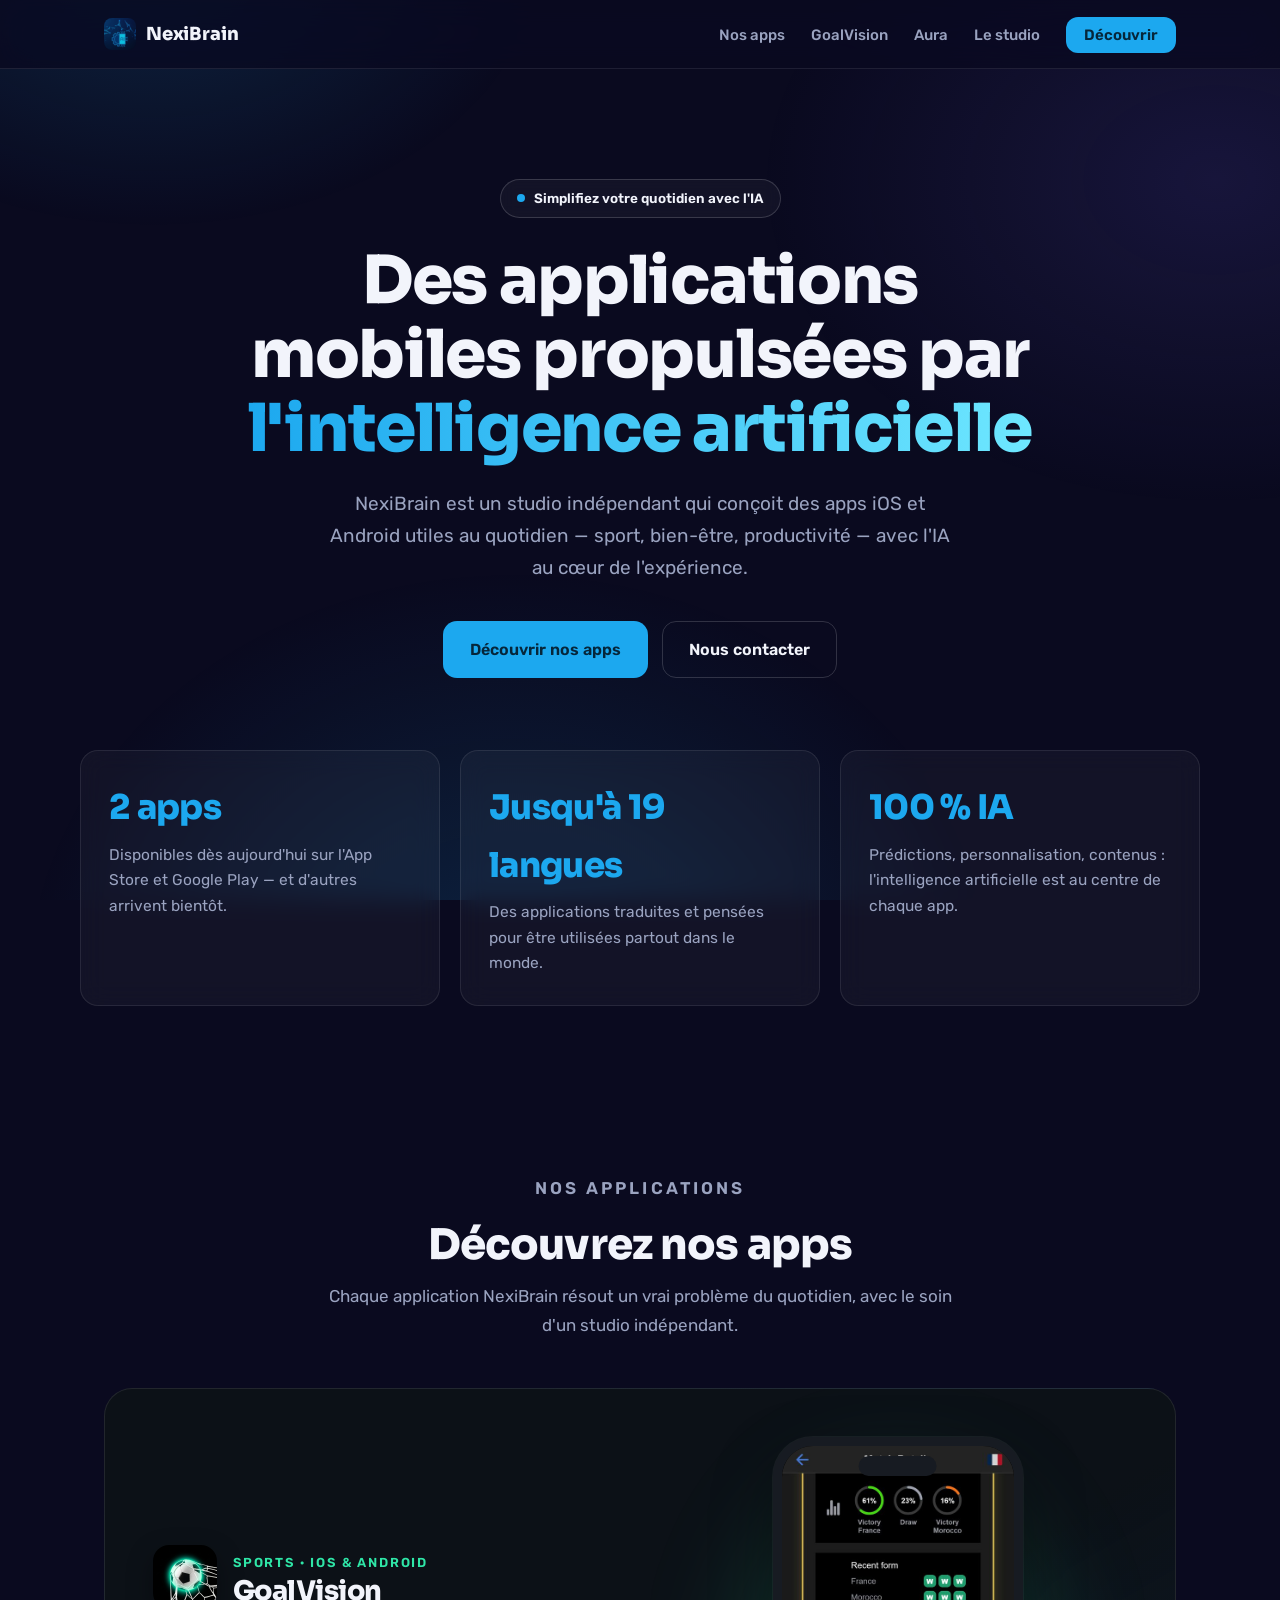
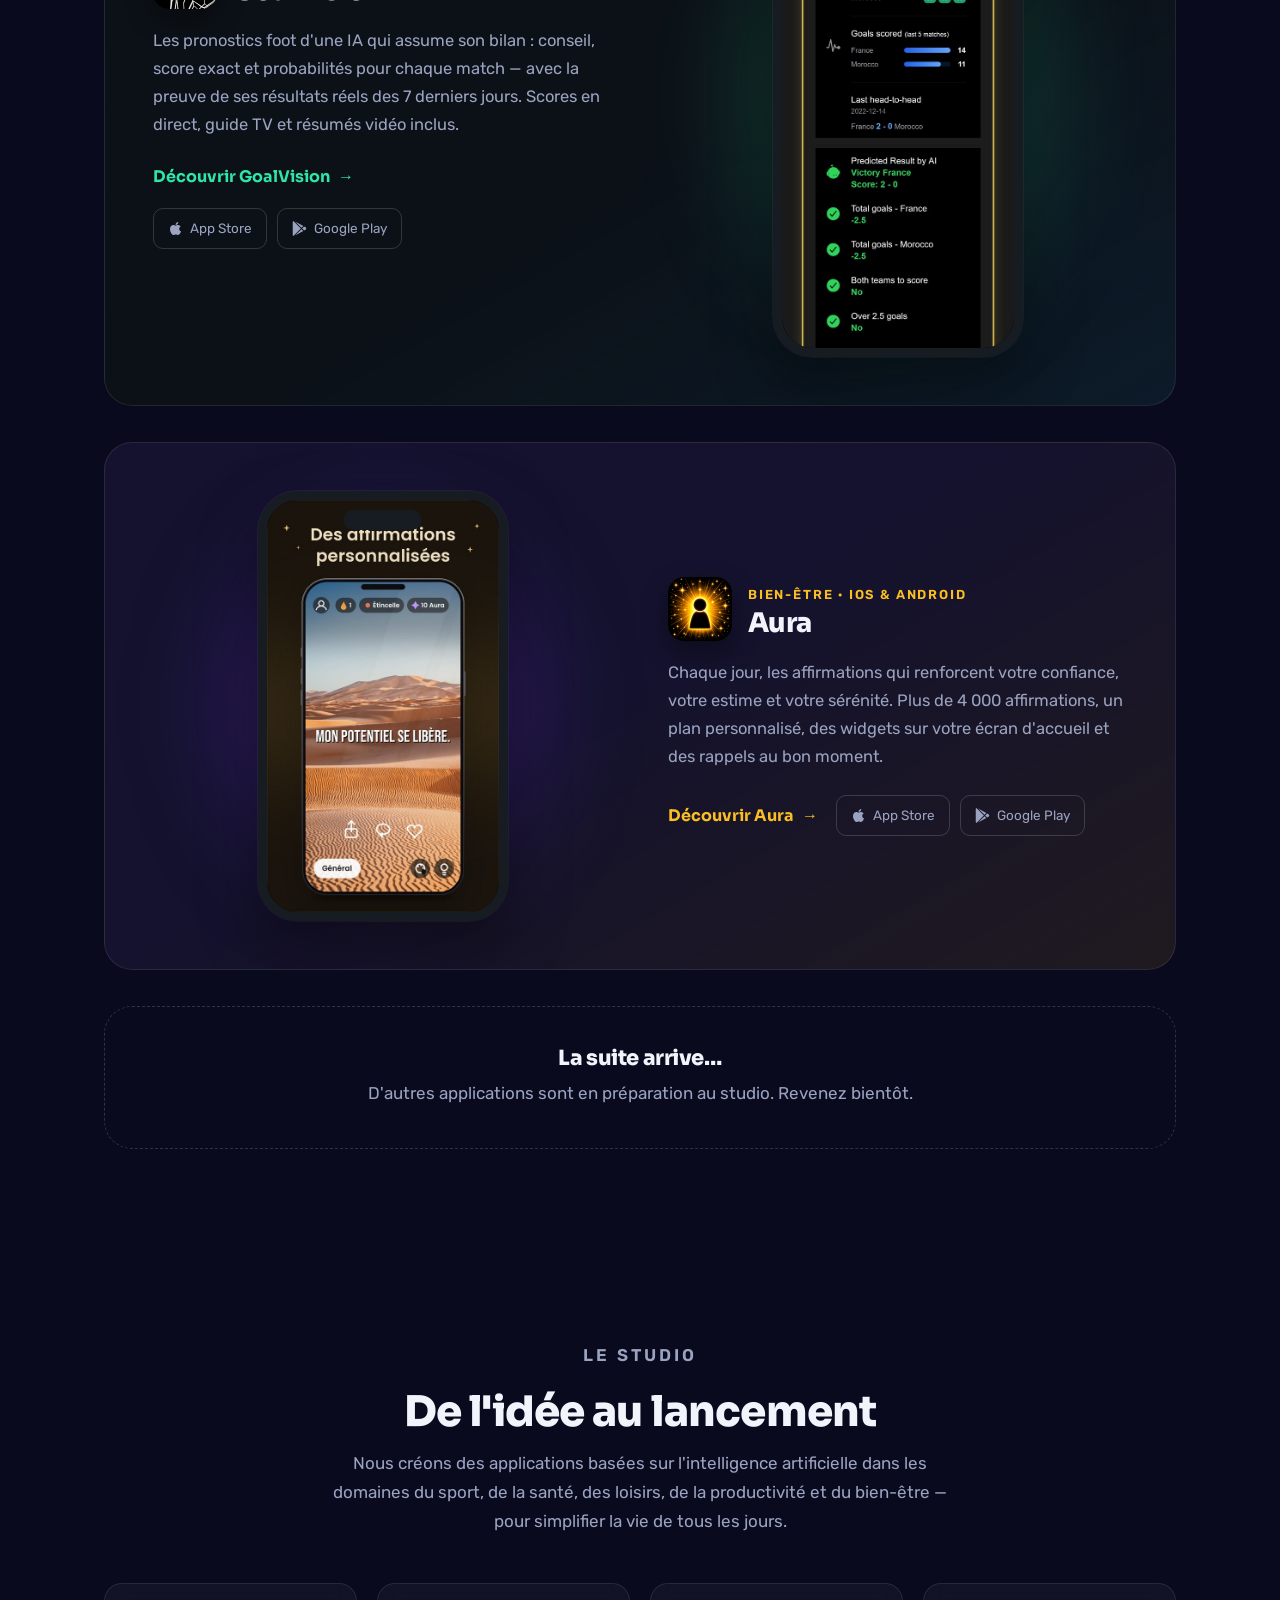
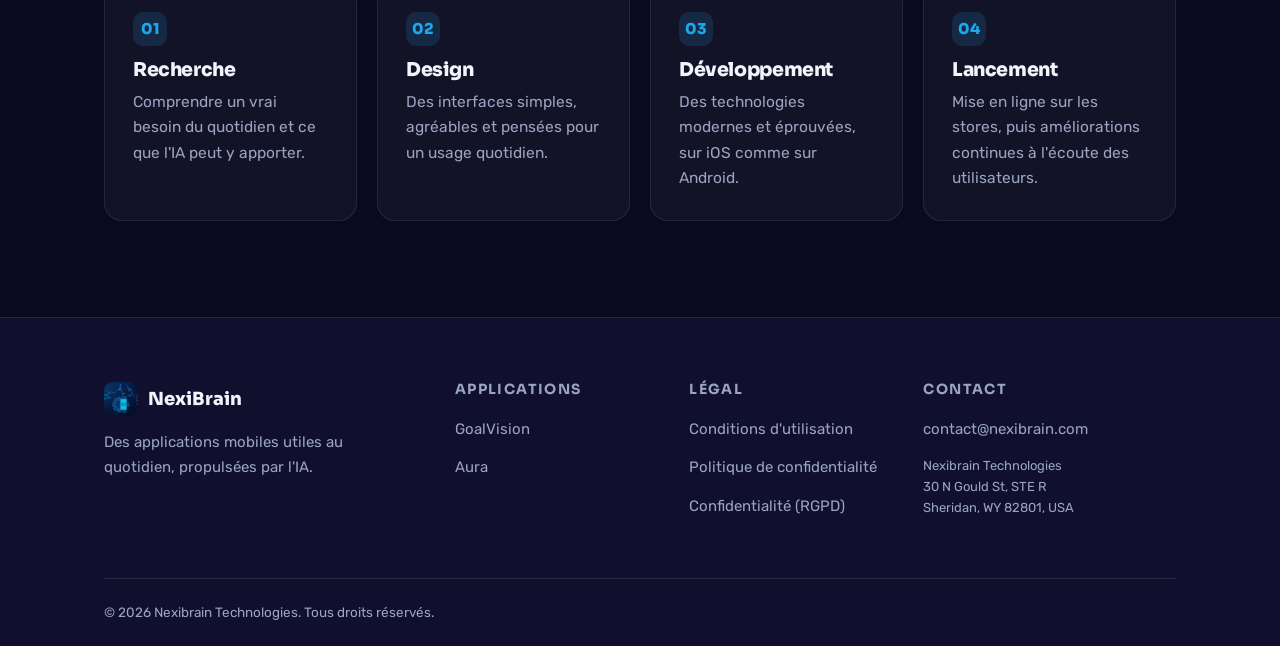
==== index.html @ 0770bfbc "Refonte complète du site NexiBrain en statique Remplace le site WordPress par un site statique (HTML" ====
<!DOCTYPE html>
<html lang="fr">
<head>
  <meta charset="UTF-8">
  <meta name="viewport" content="width=device-width, initial-scale=1.0">
  <title>NexiBrain — Des applications mobiles propulsées par l'IA</title>
  <meta name="description" content="Studio indépendant d'applications iOS et Android propulsées par l'IA : GoalVision, pronostics foot, et Aura, affirmations positives.">
  <link rel="canonical" href="https://nexibrain.com/">
  <link rel="icon" type="image/png" href="assets/img/nexibrain-icon.png">
  <meta name="theme-color" content="#0a0a1f">
  <meta property="og:type" content="website">
  <meta property="og:site_name" content="NexiBrain">
  <meta property="og:title" content="NexiBrain — Des applications mobiles propulsées par l'IA">
  <meta property="og:description" content="Studio indépendant d'applications iOS et Android avec l'IA au cœur de l'expérience : GoalVision (pronostics foot) et Aura (affirmations positives).">
  <meta property="og:url" content="https://nexibrain.com/">
  <meta property="og:image" content="https://nexibrain.com/assets/img/og-home.jpg">
  <meta name="twitter:card" content="summary_large_image">
  <link rel="preconnect" href="https://fonts.googleapis.com">
  <link rel="preconnect" href="https://fonts.gstatic.com" crossorigin>
  <link href="https://fonts.googleapis.com/css2?family=Sora:wght@400;600;700;800&family=Rubik:wght@400;500;600&display=swap" rel="stylesheet">
  <link rel="stylesheet" href="assets/css/base.css">
  <style>
    /* Palette studio (tokens par défaut de base.css) + styles propres à l'accueil */
    .hero { padding: 110px 0 72px; text-align: center; }
    .hero h1 {
      font-size: clamp(36px, 6.4vw, 66px);
      max-width: 820px;
      margin: 26px auto 22px;
    }
    .hero h1 .grad {
      background: linear-gradient(92deg, #1ca8ef, #6ee7ff);
      -webkit-background-clip: text;
      background-clip: text;
      color: transparent;
    }
    .hero .lead { color: var(--muted); font-size: 19px; max-width: 620px; margin: 0 auto 36px; }
    .hero-ctas { display: flex; gap: 14px; justify-content: center; flex-wrap: wrap; }

    .proof-grid { display: grid; grid-template-columns: repeat(3, 1fr); gap: 20px; margin-top: 72px; }
    .proof-grid .card { text-align: left; }
    .proof-grid .num { font-family: var(--font-display); font-weight: 800; font-size: 34px; color: var(--accent); display: block; margin-bottom: 6px; letter-spacing: -0.02em; }
    @media (max-width: 760px) { .proof-grid { grid-template-columns: 1fr; } }

    /* Rangées d'apps (alternées) */
    .app-row {
      display: grid;
      grid-template-columns: 1fr 1fr;
      gap: 56px;
      align-items: center;
      border: 1px solid var(--border);
      border-radius: var(--radius-lg);
      padding: 48px;
      margin-bottom: 36px;
      position: relative;
      overflow: hidden;
    }
    .app-row.gv { background: linear-gradient(150deg, #0c1117 55%, rgba(47, 230, 167, 0.08)); }
    .app-row.aura { background: linear-gradient(150deg, #14122e 45%, rgba(251, 191, 36, 0.09)); }
    .app-row .app-visual { display: flex; justify-content: center; position: relative; }
    .app-row .phone { width: min(250px, 70%); }
    .app-row .app-visual::before {
      content: "";
      position: absolute;
      inset: 10% 18%;
      border-radius: 50%;
      filter: blur(56px);
      z-index: 0;
    }
    .app-row.gv .app-visual::before { background: rgba(47, 230, 167, 0.22); }
    .app-row.aura .app-visual::before { background: rgba(124, 58, 237, 0.3); }
    .app-row .phone { position: relative; z-index: 1; }
    .app-head { display: flex; align-items: center; gap: 16px; margin-bottom: 18px; }
    .app-head img { width: 64px; height: 64px; border-radius: 16px; box-shadow: 0 10px 26px rgba(0, 0, 0, 0.35); }
    .app-head .app-kicker { font-size: 13px; letter-spacing: 0.14em; text-transform: uppercase; font-weight: 600; }
    .app-row.gv .app-kicker { color: #2fe6a7; }
    .app-row.aura .app-kicker { color: #fbbf24; }
    .app-head h3 { font-size: 27px; }
    .app-row > div p { color: var(--muted); margin-bottom: 24px; font-size: 16.5px; }
    .app-links { display: flex; align-items: center; gap: 18px; flex-wrap: wrap; }
    .app-cta {
      font-family: var(--font-display);
      font-weight: 700;
      font-size: 16px;
      display: inline-flex;
      align-items: center;
      gap: 8px;
      transition: gap 0.2s;
    }
    .app-row.gv .app-cta { color: #2fe6a7; }
    .app-row.aura .app-cta { color: #fbbf24; }
    .app-cta:hover { gap: 13px; }
    .app-stores { display: flex; gap: 10px; }
    .app-stores a {
      font-size: 13.5px;
      color: var(--muted);
      border: 1px solid var(--border-strong);
      border-radius: 10px;
      padding: 8px 14px;
      display: inline-flex;
      align-items: center;
      gap: 7px;
      transition: color 0.2s, border-color 0.2s;
    }
    .app-stores a:hover { color: var(--text); border-color: var(--muted); }
    .app-stores svg { width: 15px; height: 15px; }
    @media (max-width: 860px) {
      .app-row { grid-template-columns: 1fr; padding: 34px 26px; gap: 36px; }
      .app-row .app-visual { order: -1; }
    }

    .teaser {
      border: 1px dashed var(--border-strong);
      border-radius: var(--radius-lg);
      padding: 40px;
      text-align: center;
      color: var(--muted);
    }
    .teaser h3 { color: var(--text); font-size: 21px; margin-bottom: 8px; }

    /* Processus */
    .steps { display: grid; grid-template-columns: repeat(4, 1fr); gap: 20px; }
    .steps .card { position: relative; }
    .steps .step-num {
      font-family: var(--font-display);
      font-weight: 800;
      font-size: 15px;
      color: var(--accent);
      display: inline-grid;
      place-items: center;
      width: 34px;
      height: 34px;
      border-radius: 10px;
      background: color-mix(in srgb, var(--accent) 14%, transparent);
      margin-bottom: 14px;
    }
    @media (max-width: 860px) { .steps { grid-template-columns: 1fr 1fr; } }
    @media (max-width: 540px) { .steps { grid-template-columns: 1fr; } }
  </style>
</head>
<body>
  <div class="ambient" aria-hidden="true"></div>

  <header class="nav">
    <div class="container nav-inner">
      <a class="nav-brand" href="./" aria-current="page">
        <img src="assets/img/nexibrain-icon.png" alt="" width="32" height="32">
        NexiBrain
      </a>
      <nav aria-label="Navigation principale">
        <button class="nav-toggle" aria-expanded="false" aria-controls="nav-menu" aria-label="Ouvrir le menu">☰</button>
        <ul class="nav-links" id="nav-menu">
          <li><a href="#apps">Nos apps</a></li>
          <li><a href="goalvision/">GoalVision</a></li>
          <li><a href="aura/">Aura</a></li>
          <li><a href="#studio">Le studio</a></li>
          <li><a class="nav-cta" href="#apps">Découvrir</a></li>
        </ul>
      </nav>
    </div>
  </header>

  <main>
    <!-- ============================== HERO ============================== -->
    <section class="hero container">
      <span class="pill reveal"><span class="dot"></span>Simplifiez votre quotidien avec l'IA</span>
      <h1 class="reveal d1">Des applications mobiles propulsées par <span class="grad">l'intelligence artificielle</span></h1>
      <p class="lead reveal d2">NexiBrain est un studio indépendant qui conçoit des apps iOS et Android utiles au quotidien — sport, bien-être, productivité — avec l'IA au cœur de l'expérience.</p>
      <div class="hero-ctas reveal d3">
        <a class="btn btn-primary" href="#apps">Découvrir nos apps</a>
        <a class="btn btn-ghost" href="mailto:contact@nexibrain.com">Nous contacter</a>
      </div>

      <div class="proof-grid">
        <div class="card reveal">
          <span class="num">2 apps</span>
          <p>Disponibles dès aujourd'hui sur l'App Store et Google Play — et d'autres arrivent bientôt.</p>
        </div>
        <div class="card reveal d1">
          <span class="num">Jusqu'à 19 langues</span>
          <p>Des applications traduites et pensées pour être utilisées partout dans le monde.</p>
        </div>
        <div class="card reveal d2">
          <span class="num">100 % IA</span>
          <p>Prédictions, personnalisation, contenus : l'intelligence artificielle est au centre de chaque app.</p>
        </div>
      </div>
    </section>

    <!-- ============================== APPS ============================== -->
    <section id="apps" class="section">
      <div class="container">
        <div class="section-head center reveal">
          <p class="eyebrow">Nos applications</p>
          <h2>Découvrez nos apps</h2>
          <p>Chaque application NexiBrain résout un vrai problème du quotidien, avec le soin d'un studio indépendant.</p>
        </div>

        <!-- GoalVision -->
        <article class="app-row gv reveal">
          <div>
            <div class="app-head">
              <img src="assets/img/goalvision-icon.png" alt="Icône GoalVision" width="64" height="64">
              <div>
                <span class="app-kicker">Sports · iOS &amp; Android</span>
                <h3>GoalVision</h3>
              </div>
            </div>
            <p>Les pronostics foot d'une IA qui assume son bilan : conseil, score exact et probabilités pour chaque match — avec la preuve de ses résultats réels des 7 derniers jours. Scores en direct, guide TV et résumés vidéo inclus.</p>
            <div class="app-links">
              <a class="app-cta" href="goalvision/">Découvrir GoalVision <span aria-hidden="true">→</span></a>
              <div class="app-stores">
                <a href="https://apps.apple.com/app/id6760734899" target="_blank" rel="noopener">
                  <svg viewBox="0 0 384 512" fill="currentColor" aria-hidden="true"><path d="M318.7 268.7c-.2-36.7 16.4-64.4 50-84.8-18.8-26.9-47.2-41.7-84.7-44.6-35.5-2.8-74.3 20.7-88.5 20.7-15 0-49.4-19.7-76.4-19.7C63.3 141.2 4 184.8 4 273.5q0 39.3 14.4 81.2c12.8 36.7 59 126.7 107.2 125.2 25.2-.6 43-17.9 75.8-17.9 31.8 0 48.3 17.9 76.4 17.9 48.6-.7 90.4-82.5 102.6-119.3-65.2-30.7-61.7-90-61.7-91.9zm-56.6-164.2c27.3-32.4 24.8-61.9 24-72.5-24.1 1.4-52 16.4-67.9 34.9-17.5 19.8-27.8 44.3-25.6 71.9 26.1 2 49.9-11.4 69.5-34.3z"/></svg>
                  App Store
                </a>
                <a href="https://play.google.com/store/apps/details?id=nexibrain.sport.goalPredict" target="_blank" rel="noopener">
                  <svg viewBox="0 0 512 512" fill="currentColor" aria-hidden="true"><path d="M325.3 234.3L104.6 13l280.8 161.2-60.1 60.1zM47 0C34 6.8 25.3 19.2 25.3 35.3v441.3c0 16.1 8.7 28.5 21.7 35.3l256.6-256L47 0zm425.2 225.6l-58.9-34.1-65.7 64.5 65.7 64.5 60.1-34.1c18-14.3 18-46.5-1.2-60.8zM104.6 499l280.8-161.2-60.1-60.1L104.6 499z"/></svg>
                  Google Play
                </a>
              </div>
            </div>
          </div>
          <div class="app-visual">
            <div class="phone"><img src="assets/img/gv/shot-prediction.jpg" alt="Écran de pronostic GoalVision : probabilités et score exact" loading="lazy" width="540" height="1169"></div>
          </div>
        </article>

        <!-- Aura -->
        <article class="app-row aura reveal">
          <div class="app-visual">
            <div class="phone"><img src="assets/img/aura/shot-quotes.jpg" alt="Écran d'affirmation quotidienne dans Aura" loading="lazy" width="540" height="960"></div>
          </div>
          <div>
            <div class="app-head">
              <img src="assets/img/aura-icon.png" alt="Icône Aura" width="64" height="64">
              <div>
                <span class="app-kicker">Bien-être · iOS &amp; Android</span>
                <h3>Aura</h3>
              </div>
            </div>
            <p>Chaque jour, les affirmations qui renforcent votre confiance, votre estime et votre sérénité. Plus de 4 000 affirmations, un plan personnalisé, des widgets sur votre écran d'accueil et des rappels au bon moment.</p>
            <div class="app-links">
              <a class="app-cta" href="aura/">Découvrir Aura <span aria-hidden="true">→</span></a>
              <div class="app-stores">
                <a href="https://apps.apple.com/app/id6796895963" target="_blank" rel="noopener">
                  <svg viewBox="0 0 384 512" fill="currentColor" aria-hidden="true"><path d="M318.7 268.7c-.2-36.7 16.4-64.4 50-84.8-18.8-26.9-47.2-41.7-84.7-44.6-35.5-2.8-74.3 20.7-88.5 20.7-15 0-49.4-19.7-76.4-19.7C63.3 141.2 4 184.8 4 273.5q0 39.3 14.4 81.2c12.8 36.7 59 126.7 107.2 125.2 25.2-.6 43-17.9 75.8-17.9 31.8 0 48.3 17.9 76.4 17.9 48.6-.7 90.4-82.5 102.6-119.3-65.2-30.7-61.7-90-61.7-91.9zm-56.6-164.2c27.3-32.4 24.8-61.9 24-72.5-24.1 1.4-52 16.4-67.9 34.9-17.5 19.8-27.8 44.3-25.6 71.9 26.1 2 49.9-11.4 69.5-34.3z"/></svg>
                  App Store
                </a>
                <a href="https://play.google.com/store/apps/details?id=nexibrain.boost.motivation" target="_blank" rel="noopener">
                  <svg viewBox="0 0 512 512" fill="currentColor" aria-hidden="true"><path d="M325.3 234.3L104.6 13l280.8 161.2-60.1 60.1zM47 0C34 6.8 25.3 19.2 25.3 35.3v441.3c0 16.1 8.7 28.5 21.7 35.3l256.6-256L47 0zm425.2 225.6l-58.9-34.1-65.7 64.5 65.7 64.5 60.1-34.1c18-14.3 18-46.5-1.2-60.8zM104.6 499l280.8-161.2-60.1-60.1L104.6 499z"/></svg>
                  Google Play
                </a>
              </div>
            </div>
          </div>
        </article>

        <div class="teaser reveal">
          <h3>La suite arrive…</h3>
          <p>D'autres applications sont en préparation au studio. Revenez bientôt.</p>
        </div>
      </div>
    </section>

    <!-- ============================== STUDIO ============================== -->
    <section id="studio" class="section">
      <div class="container">
        <div class="section-head center reveal">
          <p class="eyebrow">Le studio</p>
          <h2>De l'idée au lancement</h2>
          <p>Nous créons des applications basées sur l'intelligence artificielle dans les domaines du sport, de la santé, des loisirs, de la productivité et du bien-être — pour simplifier la vie de tous les jours.</p>
        </div>
        <div class="steps">
          <div class="card reveal">
            <span class="step-num">01</span>
            <h3>Recherche</h3>
            <p>Comprendre un vrai besoin du quotidien et ce que l'IA peut y apporter.</p>
          </div>
          <div class="card reveal d1">
            <span class="step-num">02</span>
            <h3>Design</h3>
            <p>Des interfaces simples, agréables et pensées pour un usage quotidien.</p>
          </div>
          <div class="card reveal d2">
            <span class="step-num">03</span>
            <h3>Développement</h3>
            <p>Des technologies modernes et éprouvées, sur iOS comme sur Android.</p>
          </div>
          <div class="card reveal d3">
            <span class="step-num">04</span>
            <h3>Lancement</h3>
            <p>Mise en ligne sur les stores, puis améliorations continues à l'écoute des utilisateurs.</p>
          </div>
        </div>
      </div>
    </section>
  </main>

  <!-- ============================== FOOTER ============================== -->
  <footer class="footer">
    <div class="container">
      <div class="footer-grid">
        <div>
          <div class="footer-brand">
            <img src="assets/img/nexibrain-icon.png" alt="" width="34" height="34">
            NexiBrain
          </div>
          <p class="footer-tagline">Des applications mobiles utiles au quotidien, propulsées par l'IA.</p>
        </div>
        <div>
          <h4>Applications</h4>
          <ul>
            <li><a href="goalvision/">GoalVision</a></li>
            <li><a href="aura/">Aura</a></li>
          </ul>
        </div>
        <div>
          <h4>Légal</h4>
          <ul>
            <li><a href="terms-of-service/">Conditions d'utilisation</a></li>
            <li><a href="privacy-policy/">Politique de confidentialité</a></li>
            <li><a href="privacy-policy-gdpr/">Confidentialité (RGPD)</a></li>
          </ul>
        </div>
        <div>
          <h4>Contact</h4>
          <ul>
            <li><a href="mailto:contact@nexibrain.com">contact@nexibrain.com</a></li>
          </ul>
          <p class="footer-note">Nexibrain Technologies<br>30 N Gould St, STE R<br>Sheridan, WY 82801, USA</p>
        </div>
      </div>
      <div class="footer-bottom">
        <span>© 2026 Nexibrain Technologies. Tous droits réservés.</span>
      </div>
    </div>
  </footer>

  <script src="assets/js/site.js" defer></script>
</body>
</html>
---- assets/css/base.css ----
/* ==========================================================================
   NexiBrain — socle partagé (reset, tokens, composants)
   Chaque page définit sa palette en surchargeant les tokens :root ci-dessous.
   ========================================================================== */

*, *::before, *::after { box-sizing: border-box; margin: 0; padding: 0; }

:root {
  /* Palette par défaut (studio, sombre) — surchargée par page */
  --bg: #0a0a1f;
  --bg-2: #10102e;
  --surface: rgba(255, 255, 255, 0.04);
  --surface-2: rgba(255, 255, 255, 0.07);
  --border: rgba(255, 255, 255, 0.09);
  --border-strong: rgba(255, 255, 255, 0.16);
  --text: #f2f4fb;
  --muted: #9aa3c0;
  --accent: #1ca8ef;
  --accent-2: #6ee7ff;
  --accent-ink: #06263a;
  --glow-a: rgba(28, 168, 239, 0.16);
  --glow-b: rgba(108, 92, 231, 0.14);
  --nav-bg: rgba(10, 10, 31, 0.78);
  --radius: 18px;
  --radius-lg: 28px;
  --font-display: 'Sora', 'Segoe UI', sans-serif;
  --font-body: 'Rubik', 'Segoe UI', sans-serif;
}

html { scroll-behavior: smooth; }
@media (prefers-reduced-motion: reduce) { html { scroll-behavior: auto; } }

body {
  background: var(--bg);
  color: var(--text);
  font-family: var(--font-body);
  font-size: 17px;
  line-height: 1.7;
  -webkit-font-smoothing: antialiased;
  /* clip (et non hidden) : se propage au viewport sans faire de <body> un
     conteneur de défilement, ce qui casserait la nav sticky. */
  overflow-x: clip;
}

img { max-width: 100%; height: auto; display: block; }
a { color: inherit; text-decoration: none; }

h1, h2, h3, h4 {
  font-family: var(--font-display);
  font-weight: 800;
  line-height: 1.12;
  letter-spacing: -0.02em;
}

.container { max-width: 1120px; margin: 0 auto; padding: 0 24px; }
.section { padding: 96px 0; position: relative; }
.section-tight { padding: 64px 0; }

/* --- Fond ambiant (halos radiaux, zéro image) ------------------------------ */
.ambient {
  position: fixed;
  inset: 0;
  z-index: -1;
  pointer-events: none;
  background:
    radial-gradient(600px 420px at 12% -5%, var(--glow-a), transparent 65%),
    radial-gradient(700px 500px at 95% 20%, var(--glow-b), transparent 65%),
    radial-gradient(700px 600px at 40% 110%, var(--glow-a), transparent 70%);
}

/* --- Navigation ------------------------------------------------------------ */
.nav {
  position: sticky;
  top: 0;
  z-index: 50;
  background: var(--nav-bg);
  -webkit-backdrop-filter: blur(16px) saturate(1.3);
  backdrop-filter: blur(16px) saturate(1.3);
  border-bottom: 1px solid var(--border);
}
.nav-inner {
  display: flex;
  align-items: center;
  justify-content: space-between;
  height: 68px;
  gap: 16px;
}
.nav-brand { display: flex; align-items: center; gap: 10px; font-family: var(--font-display); font-weight: 800; font-size: 18px; letter-spacing: -0.01em; }
.nav-brand img { width: 32px; height: 32px; border-radius: 8px; }
.nav-links { display: flex; align-items: center; gap: 26px; list-style: none; }
.nav-links a { font-size: 15px; font-weight: 500; color: var(--muted); transition: color 0.2s; }
.nav-links a:hover, .nav-links a[aria-current="page"] { color: var(--text); }
.nav-cta {
  background: var(--accent);
  color: var(--accent-ink) !important;
  font-weight: 600 !important;
  padding: 9px 18px;
  border-radius: 12px;
  transition: transform 0.15s, filter 0.2s;
}
.nav-cta:hover { filter: brightness(1.08); transform: translateY(-1px); }
.nav-toggle {
  display: none;
  background: none;
  border: 1px solid var(--border-strong);
  border-radius: 10px;
  width: 42px;
  height: 42px;
  cursor: pointer;
  color: var(--text);
  font-size: 20px;
  line-height: 1;
}
@media (max-width: 820px) {
  .nav-toggle { display: grid; place-items: center; }
  .nav-links {
    position: absolute;
    top: 68px;
    left: 0;
    right: 0;
    flex-direction: column;
    align-items: stretch;
    gap: 0;
    background: var(--bg);
    border-bottom: 1px solid var(--border);
    padding: 8px 24px 20px;
    display: none;
  }
  .nav-links.open { display: flex; }
  .nav-links li { border-top: 1px solid var(--border); }
  .nav-links a { display: block; padding: 14px 4px; font-size: 16px; }
  .nav-links .nav-cta { margin-top: 14px; text-align: center; border-top: none; }
  .nav-links li:has(.nav-cta) { border-top: none; }
}

/* --- Eyebrow / pill -------------------------------------------------------- */
.eyebrow {
  display: inline-flex;
  align-items: center;
  gap: 8px;
  font-size: 12.5px;
  font-weight: 600;
  letter-spacing: 0.18em;
  text-transform: uppercase;
  color: var(--accent);
  margin-bottom: 18px;
}
.pill {
  display: inline-flex;
  align-items: center;
  gap: 9px;
  font-size: 13.5px;
  font-weight: 600;
  color: var(--text);
  background: var(--surface);
  border: 1px solid var(--border-strong);
  border-radius: 999px;
  padding: 7px 16px;
  -webkit-backdrop-filter: blur(8px);
  backdrop-filter: blur(8px);
}
.pill .dot {
  width: 8px;
  height: 8px;
  border-radius: 50%;
  background: var(--accent);
  animation: pulse 1.8s ease-in-out infinite;
}
@keyframes pulse {
  0%, 100% { opacity: 1; transform: scale(1); }
  50% { opacity: 0.45; transform: scale(0.8); }
}

/* --- Boutons --------------------------------------------------------------- */
.btn {
  display: inline-flex;
  align-items: center;
  justify-content: center;
  gap: 8px;
  font-family: var(--font-body);
  font-size: 16px;
  font-weight: 600;
  border-radius: 14px;
  padding: 14px 26px;
  cursor: pointer;
  border: 1px solid transparent;
  transition: transform 0.15s, filter 0.2s, background 0.2s;
}
.btn:hover { transform: translateY(-2px); }
.btn-primary { background: var(--accent); color: var(--accent-ink); }
.btn-primary:hover { filter: brightness(1.08); }
.btn-ghost { border-color: var(--border-strong); color: var(--text); background: transparent; }
.btn-ghost:hover { background: var(--surface); }

/* --- Badges stores (SVG inline) -------------------------------------------- */
.store-badges { display: flex; flex-wrap: wrap; gap: 14px; }
.store-badge {
  display: inline-flex;
  align-items: center;
  gap: 12px;
  border-radius: 14px;
  padding: 12px 22px 12px 18px;
  min-height: 62px;
  border: 1px solid transparent;
  transition: transform 0.18s, box-shadow 0.18s, filter 0.2s;
}
.store-badge:hover { transform: translateY(-2px); box-shadow: 0 12px 28px rgba(0, 0, 0, 0.28); }
.store-badge svg { width: 26px; height: 26px; flex: none; }
.store-badge span { display: flex; flex-direction: column; line-height: 1.25; text-align: left; }
.store-badge small { font-size: 11.5px; font-weight: 500; opacity: 0.75; }
.store-badge strong { font-family: var(--font-display); font-size: 17px; font-weight: 700; letter-spacing: -0.01em; }
.store-badge.light { background: #f5f7fa; color: #0d1117; }
.store-badge.dark { background: rgba(255, 255, 255, 0.05); color: var(--text); border-color: var(--border-strong); }
.store-badge.ink { background: #1c1c1e; color: #fff; }
@media (max-width: 560px) {
  .store-badges { flex-direction: column; align-items: stretch; }
  .store-badge { justify-content: center; }
}

/* --- Cartes ---------------------------------------------------------------- */
.card {
  background: var(--surface);
  border: 1px solid var(--border);
  border-radius: var(--radius);
  padding: 28px;
  -webkit-backdrop-filter: blur(12px);
  backdrop-filter: blur(12px);
}
.card h3 { font-size: 19px; margin-bottom: 8px; }
.card p { color: var(--muted); font-size: 15.5px; line-height: 1.65; }
.card-icon {
  width: 46px;
  height: 46px;
  border-radius: 13px;
  display: grid;
  place-items: center;
  margin-bottom: 16px;
  background: color-mix(in srgb, var(--accent) 14%, transparent);
  color: var(--accent);
  font-size: 21px;
}

/* --- Cadre téléphone (CSS pur) --------------------------------------------- */
.phone {
  position: relative;
  border-radius: 40px;
  border: 9px solid #171b22;
  background: #000;
  overflow: hidden;
  box-shadow: 0 24px 60px rgba(0, 0, 0, 0.45), 0 0 0 1px rgba(255, 255, 255, 0.06);
}
.phone::before {
  content: "";
  position: absolute;
  top: 10px;
  left: 50%;
  transform: translateX(-50%);
  width: 34%;
  height: 20px;
  background: #171b22;
  border-radius: 12px;
  z-index: 2;
}
.phone img { width: 100%; }

/* --- Marquee (défilement infini, CSS pur) ----------------------------------- */
.marquee { overflow: hidden; position: relative; }
.marquee-track {
  display: flex;
  gap: 0;
  width: max-content;
  animation: marquee 38s linear infinite;
}
.marquee:hover .marquee-track { animation-play-state: paused; }
@keyframes marquee {
  from { transform: translateX(0); }
  to { transform: translateX(-50%); }
}
@media (prefers-reduced-motion: reduce) {
  .marquee-track { animation: none; }
  .marquee { overflow-x: auto; }
}

/* --- Galerie snap-scroll ---------------------------------------------------- */
.snap-row {
  display: flex;
  gap: 22px;
  overflow-x: auto;
  scroll-snap-type: x mandatory;
  padding: 8px 4px 22px;
  scrollbar-width: thin;
}
.snap-row > * { scroll-snap-align: center; flex: none; }

/* --- FAQ (details/summary) --------------------------------------------------*/
.faq details {
  border: 1px solid var(--border);
  border-radius: var(--radius);
  background: var(--surface);
  margin-bottom: 12px;
  overflow: hidden;
}
.faq summary {
  cursor: pointer;
  list-style: none;
  display: flex;
  justify-content: space-between;
  align-items: center;
  gap: 16px;
  padding: 18px 22px;
  font-family: var(--font-display);
  font-weight: 600;
  font-size: 16.5px;
}
.faq summary::-webkit-details-marker { display: none; }
.faq summary::after {
  content: "+";
  font-size: 22px;
  font-weight: 400;
  color: var(--accent);
  transition: transform 0.2s;
  flex: none;
}
.faq details[open] summary::after { transform: rotate(45deg); }
.faq details p { padding: 0 22px 20px; color: var(--muted); font-size: 15.5px; }

/* --- Sections d'en-tête ------------------------------------------------------*/
.section-head { max-width: 640px; margin-bottom: 48px; }
.section-head.center { margin-left: auto; margin-right: auto; text-align: center; }
.section-head h2 { font-size: clamp(28px, 4.4vw, 42px); margin-bottom: 14px; }
.section-head p { color: var(--muted); font-size: 17px; }

/* --- Footer ------------------------------------------------------------------*/
.footer {
  border-top: 1px solid var(--border);
  padding: 64px 0 0;
  background: var(--bg-2);
}
.footer-grid {
  display: grid;
  grid-template-columns: 1.6fr 1fr 1fr 1.3fr;
  gap: 40px;
  padding-bottom: 48px;
}
.footer h4 { font-size: 14px; letter-spacing: 0.1em; text-transform: uppercase; color: var(--muted); margin-bottom: 16px; font-weight: 700; }
.footer ul { list-style: none; }
.footer li { margin-bottom: 10px; }
.footer a { color: var(--muted); font-size: 15px; transition: color 0.2s; }
.footer a:hover { color: var(--text); }
.footer-brand { display: flex; align-items: center; gap: 10px; font-family: var(--font-display); font-weight: 800; font-size: 18px; margin-bottom: 14px; color: var(--text); }
.footer-brand img { width: 34px; height: 34px; border-radius: 9px; }
.footer-tagline { color: var(--muted); font-size: 15px; max-width: 280px; }
.footer-note { color: var(--muted); font-size: 13px; margin-top: 14px; max-width: 300px; line-height: 1.6; }
.footer-bottom {
  border-top: 1px solid var(--border);
  padding: 22px 0;
  display: flex;
  flex-wrap: wrap;
  gap: 10px 24px;
  justify-content: space-between;
  color: var(--muted);
  font-size: 13.5px;
}
@media (max-width: 900px) { .footer-grid { grid-template-columns: 1fr 1fr; } }
@media (max-width: 540px) { .footer-grid { grid-template-columns: 1fr; gap: 28px; } }

/* --- Apparition au scroll ----------------------------------------------------*/
.reveal { opacity: 0; transform: translateY(20px); transition: opacity 0.7s ease, transform 0.7s ease; }
.reveal.in { opacity: 1; transform: none; }
.reveal.d1 { transition-delay: 0.08s; }
.reveal.d2 { transition-delay: 0.16s; }
.reveal.d3 { transition-delay: 0.24s; }
@media (prefers-reduced-motion: reduce) {
  .reveal { opacity: 1; transform: none; transition: none; }
}

/* --- Bande cross-promo -------------------------------------------------------*/
.crosspromo {
  display: flex;
  align-items: center;
  gap: 22px;
  border: 1px solid var(--border);
  border-radius: var(--radius-lg);
  background: var(--surface);
  padding: 28px 32px;
  transition: transform 0.2s, border-color 0.2s;
}
.crosspromo:hover { transform: translateY(-3px); border-color: var(--border-strong); }
.crosspromo img { width: 72px; height: 72px; border-radius: 18px; flex: none; }
.crosspromo .cp-text h3 { font-size: 20px; margin-bottom: 4px; }
.crosspromo .cp-text p { color: var(--muted); font-size: 15px; }
.crosspromo .cp-arrow { margin-left: auto; font-size: 26px; color: var(--accent); flex: none; }
@media (max-width: 560px) {
  .crosspromo { flex-direction: column; text-align: center; }
  .crosspromo .cp-arrow { margin-left: 0; }
}
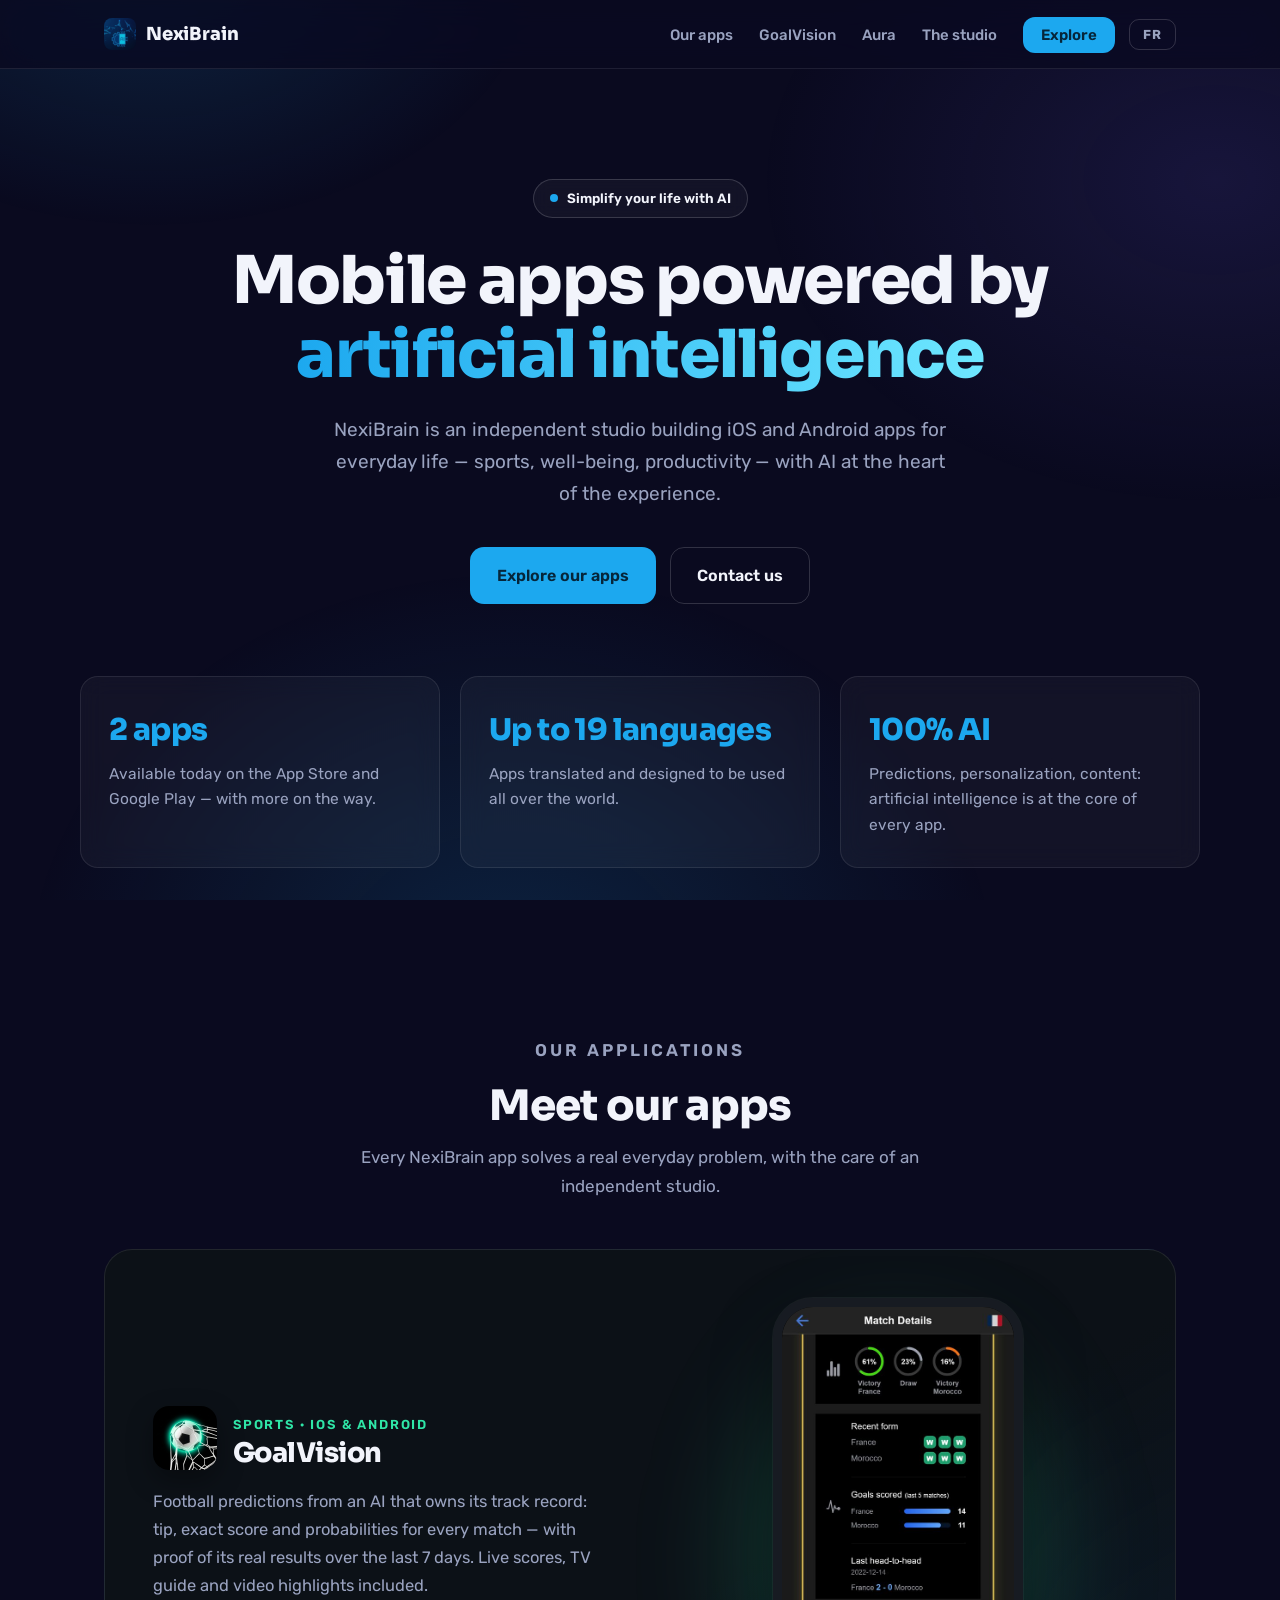
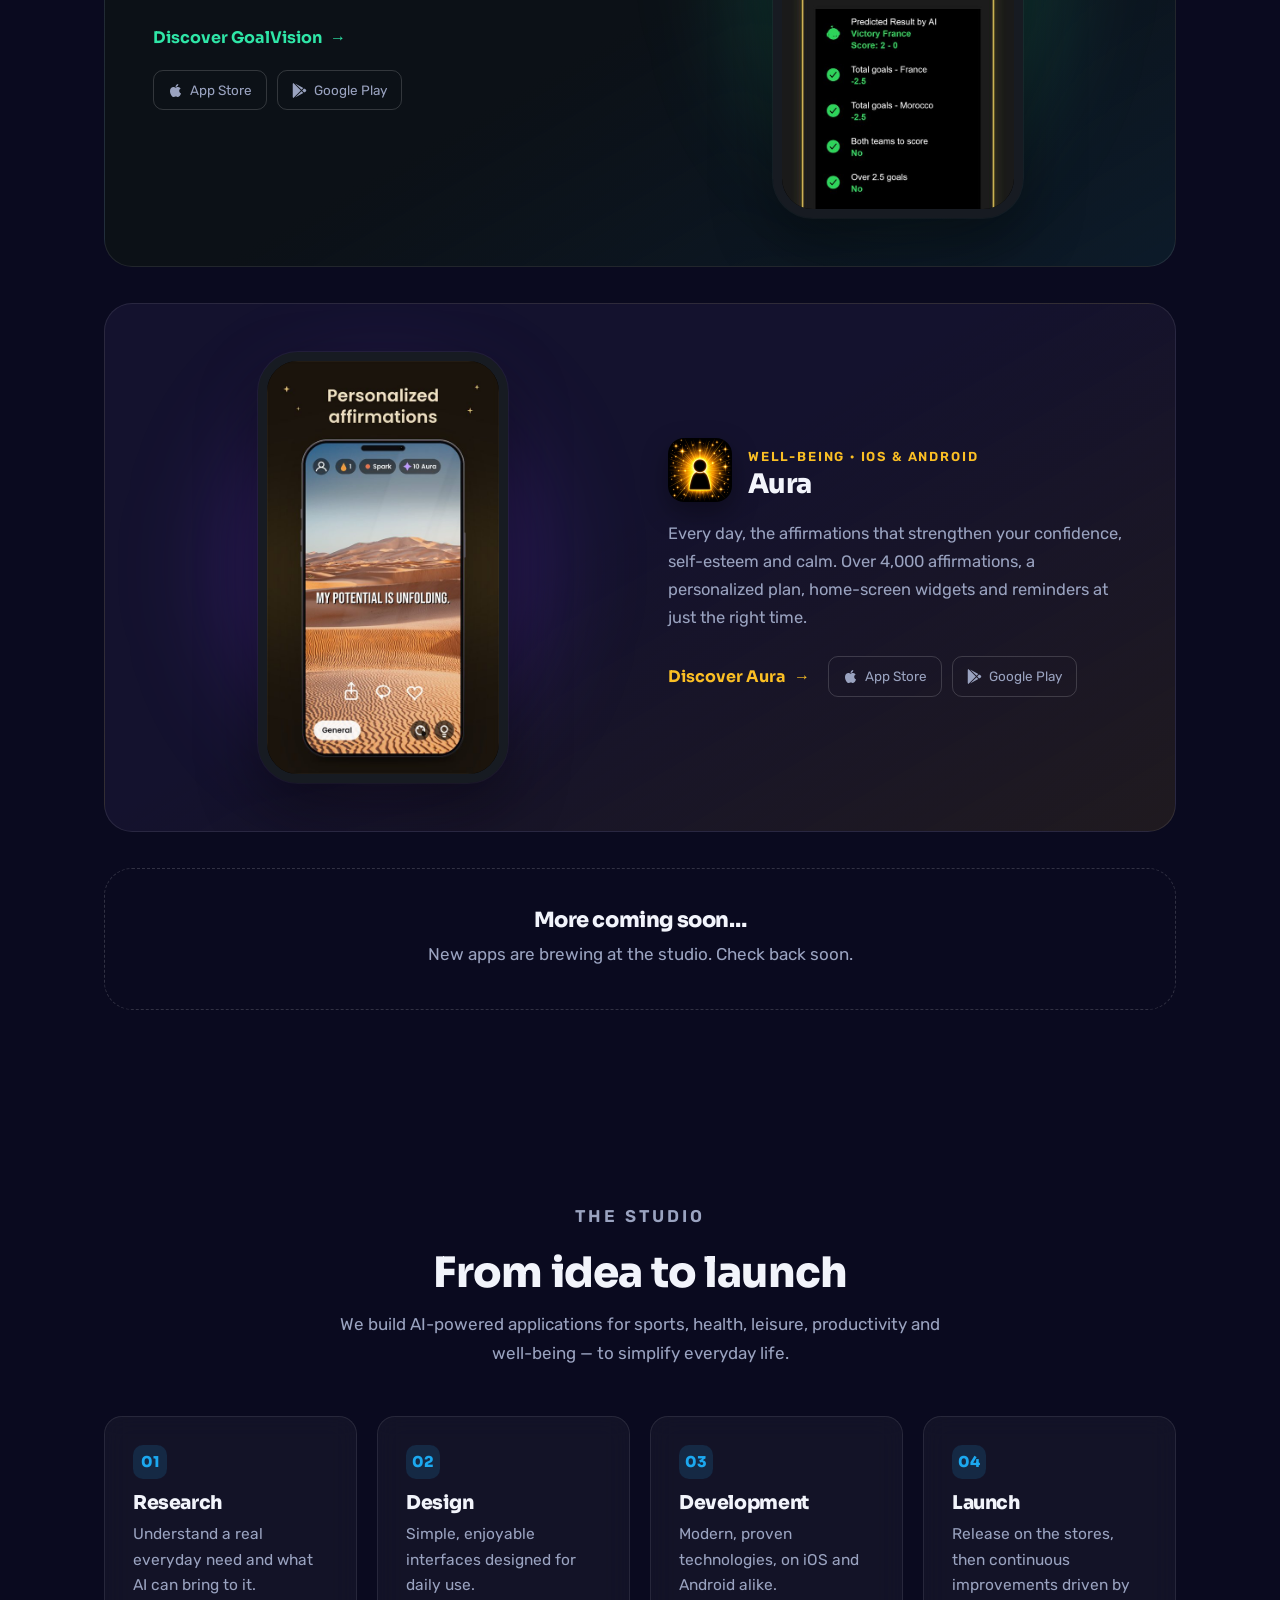
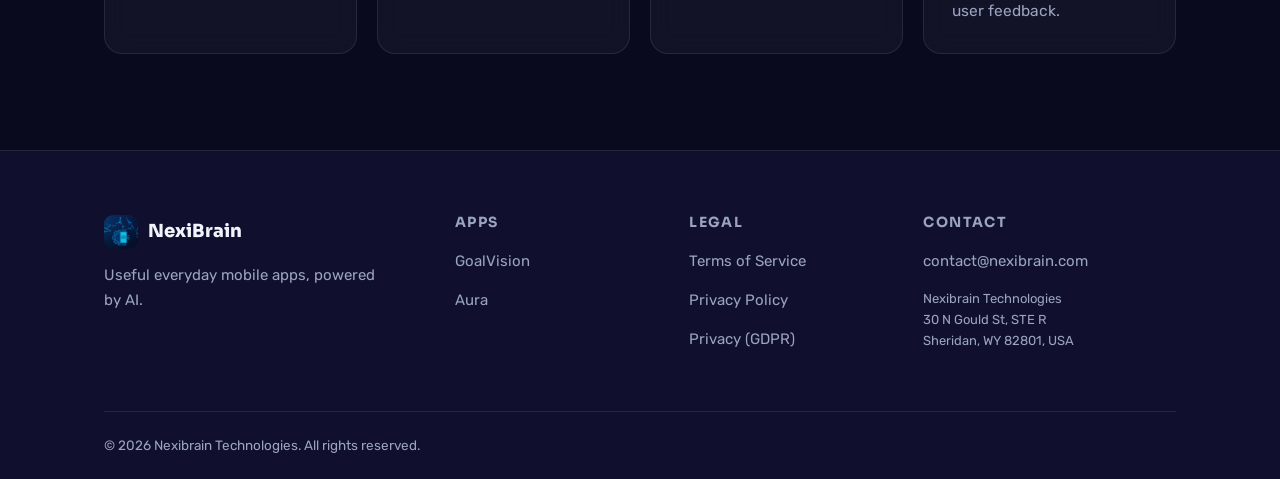
==== commit 8f15c482: "Site bilingue EN/FR, badges stores officiels, héros GoalVision à 3 téléphones - Anglais par défaut s" ====
--- a/index.html
+++ b/index.html
@@ -1,17 +1,17 @@
 <!DOCTYPE html>
-<html lang="fr">
+<html lang="en">
 <head>
   <meta charset="UTF-8">
   <meta name="viewport" content="width=device-width, initial-scale=1.0">
-  <title>NexiBrain — Des applications mobiles propulsées par l'IA</title>
-  <meta name="description" content="Studio indépendant d'applications iOS et Android propulsées par l'IA : GoalVision, pronostics foot, et Aura, affirmations positives.">
+  <title data-fr="NexiBrain — Des applications mobiles propulsées par l'IA">NexiBrain — AI-Powered Mobile Apps</title>
+  <meta name="description" content="Independent studio building AI-powered iOS and Android apps: GoalVision, football predictions, and Aura, daily positive affirmations.">
   <link rel="canonical" href="https://nexibrain.com/">
   <link rel="icon" type="image/png" href="assets/img/nexibrain-icon.png">
   <meta name="theme-color" content="#0a0a1f">
   <meta property="og:type" content="website">
   <meta property="og:site_name" content="NexiBrain">
-  <meta property="og:title" content="NexiBrain — Des applications mobiles propulsées par l'IA">
-  <meta property="og:description" content="Studio indépendant d'applications iOS et Android avec l'IA au cœur de l'expérience : GoalVision (pronostics foot) et Aura (affirmations positives).">
+  <meta property="og:title" content="NexiBrain — AI-Powered Mobile Apps">
+  <meta property="og:description" content="Independent studio building iOS and Android apps with AI at the core: GoalVision (football predictions) and Aura (daily affirmations).">
   <meta property="og:url" content="https://nexibrain.com/">
   <meta property="og:image" content="https://nexibrain.com/assets/img/og-home.jpg">
   <meta name="twitter:card" content="summary_large_image">
@@ -38,7 +38,7 @@
 
     .proof-grid { display: grid; grid-template-columns: repeat(3, 1fr); gap: 20px; margin-top: 72px; }
     .proof-grid .card { text-align: left; }
-    .proof-grid .num { font-family: var(--font-display); font-weight: 800; font-size: 34px; color: var(--accent); display: block; margin-bottom: 6px; letter-spacing: -0.02em; }
+    .proof-grid .num { font-family: var(--font-display); font-weight: 800; font-size: 30px; color: var(--accent); display: block; margin-bottom: 6px; letter-spacing: -0.02em; }
     @media (max-width: 760px) { .proof-grid { grid-template-columns: 1fr; } }
 
     /* Rangées d'apps (alternées) */
@@ -146,15 +146,16 @@
         <img src="assets/img/nexibrain-icon.png" alt="" width="32" height="32">
         NexiBrain
       </a>
-      <nav aria-label="Navigation principale">
-        <button class="nav-toggle" aria-expanded="false" aria-controls="nav-menu" aria-label="Ouvrir le menu">☰</button>
+      <nav aria-label="Main navigation">
         <ul class="nav-links" id="nav-menu">
-          <li><a href="#apps">Nos apps</a></li>
+          <li><a href="#apps" data-fr="Nos apps">Our apps</a></li>
           <li><a href="goalvision/">GoalVision</a></li>
           <li><a href="aura/">Aura</a></li>
-          <li><a href="#studio">Le studio</a></li>
-          <li><a class="nav-cta" href="#apps">Découvrir</a></li>
+          <li><a href="#studio" data-fr="Le studio">The studio</a></li>
+          <li><a class="nav-cta" href="#apps" data-fr="Découvrir">Explore</a></li>
         </ul>
+        <button class="lang-toggle" type="button" aria-label="Passer en français">FR</button>
+        <button class="nav-toggle" aria-expanded="false" aria-controls="nav-menu" aria-label="Open menu">☰</button>
       </nav>
     </div>
   </header>
@@ -162,26 +163,26 @@
   <main>
     <!-- ============================== HERO ============================== -->
     <section class="hero container">
-      <span class="pill reveal"><span class="dot"></span>Simplifiez votre quotidien avec l'IA</span>
-      <h1 class="reveal d1">Des applications mobiles propulsées par <span class="grad">l'intelligence artificielle</span></h1>
-      <p class="lead reveal d2">NexiBrain est un studio indépendant qui conçoit des apps iOS et Android utiles au quotidien — sport, bien-être, productivité — avec l'IA au cœur de l'expérience.</p>
+      <span class="pill reveal"><span class="dot"></span><span data-fr="Simplifiez votre quotidien avec l'IA">Simplify your life with AI</span></span>
+      <h1 class="reveal d1"><span data-fr="Des applications mobiles propulsées par ">Mobile apps powered by </span><span class="grad" data-fr="l'intelligence artificielle">artificial intelligence</span></h1>
+      <p class="lead reveal d2" data-fr="NexiBrain est un studio indépendant qui conçoit des apps iOS et Android utiles au quotidien — sport, bien-être, productivité — avec l'IA au cœur de l'expérience.">NexiBrain is an independent studio building iOS and Android apps for everyday life — sports, well-being, productivity — with AI at the heart of the experience.</p>
       <div class="hero-ctas reveal d3">
-        <a class="btn btn-primary" href="#apps">Découvrir nos apps</a>
-        <a class="btn btn-ghost" href="mailto:contact@nexibrain.com">Nous contacter</a>
+        <a class="btn btn-primary" href="#apps" data-fr="Découvrir nos apps">Explore our apps</a>
+        <a class="btn btn-ghost" href="mailto:contact@nexibrain.com" data-fr="Nous contacter">Contact us</a>
       </div>
 
       <div class="proof-grid">
         <div class="card reveal">
-          <span class="num">2 apps</span>
-          <p>Disponibles dès aujourd'hui sur l'App Store et Google Play — et d'autres arrivent bientôt.</p>
+          <span class="num" data-fr="2 apps">2 apps</span>
+          <p data-fr="Disponibles dès aujourd'hui sur l'App Store et Google Play — et d'autres arrivent bientôt.">Available today on the App Store and Google Play — with more on the way.</p>
         </div>
         <div class="card reveal d1">
-          <span class="num">Jusqu'à 19 langues</span>
-          <p>Des applications traduites et pensées pour être utilisées partout dans le monde.</p>
+          <span class="num" data-fr="Jusqu'à 19 langues">Up to 19 languages</span>
+          <p data-fr="Des applications traduites et pensées pour être utilisées partout dans le monde.">Apps translated and designed to be used all over the world.</p>
         </div>
         <div class="card reveal d2">
-          <span class="num">100 % IA</span>
-          <p>Prédictions, personnalisation, contenus : l'intelligence artificielle est au centre de chaque app.</p>
+          <span class="num" data-fr="100 % IA">100% AI</span>
+          <p data-fr="Prédictions, personnalisation, contenus : l'intelligence artificielle est au centre de chaque app.">Predictions, personalization, content: artificial intelligence is at the core of every app.</p>
         </div>
       </div>
     </section>
@@ -190,24 +191,24 @@
     <section id="apps" class="section">
       <div class="container">
         <div class="section-head center reveal">
-          <p class="eyebrow">Nos applications</p>
-          <h2>Découvrez nos apps</h2>
-          <p>Chaque application NexiBrain résout un vrai problème du quotidien, avec le soin d'un studio indépendant.</p>
+          <p class="eyebrow" data-fr="Nos applications">Our applications</p>
+          <h2 data-fr="Découvrez nos apps">Meet our apps</h2>
+          <p data-fr="Chaque application NexiBrain résout un vrai problème du quotidien, avec le soin d'un studio indépendant.">Every NexiBrain app solves a real everyday problem, with the care of an independent studio.</p>
         </div>
 
         <!-- GoalVision -->
         <article class="app-row gv reveal">
           <div>
             <div class="app-head">
-              <img src="assets/img/goalvision-icon.png" alt="Icône GoalVision" width="64" height="64">
+              <img src="assets/img/goalvision-icon.png" alt="GoalVision icon" width="64" height="64">
               <div>
-                <span class="app-kicker">Sports · iOS &amp; Android</span>
+                <span class="app-kicker" data-fr="Sports · iOS &amp; Android">Sports · iOS &amp; Android</span>
                 <h3>GoalVision</h3>
               </div>
             </div>
-            <p>Les pronostics foot d'une IA qui assume son bilan : conseil, score exact et probabilités pour chaque match — avec la preuve de ses résultats réels des 7 derniers jours. Scores en direct, guide TV et résumés vidéo inclus.</p>
+            <p data-fr="Les pronostics foot d'une IA qui assume son bilan : conseil, score exact et probabilités pour chaque match — avec la preuve de ses résultats réels des 7 derniers jours. Scores en direct, guide TV et résumés vidéo inclus.">Football predictions from an AI that owns its track record: tip, exact score and probabilities for every match — with proof of its real results over the last 7 days. Live scores, TV guide and video highlights included.</p>
             <div class="app-links">
-              <a class="app-cta" href="goalvision/">Découvrir GoalVision <span aria-hidden="true">→</span></a>
+              <a class="app-cta" href="goalvision/"><span data-fr="Découvrir GoalVision">Discover GoalVision</span> <span aria-hidden="true">→</span></a>
               <div class="app-stores">
                 <a href="https://apps.apple.com/app/id6760734899" target="_blank" rel="noopener">
                   <svg viewBox="0 0 384 512" fill="currentColor" aria-hidden="true"><path d="M318.7 268.7c-.2-36.7 16.4-64.4 50-84.8-18.8-26.9-47.2-41.7-84.7-44.6-35.5-2.8-74.3 20.7-88.5 20.7-15 0-49.4-19.7-76.4-19.7C63.3 141.2 4 184.8 4 273.5q0 39.3 14.4 81.2c12.8 36.7 59 126.7 107.2 125.2 25.2-.6 43-17.9 75.8-17.9 31.8 0 48.3 17.9 76.4 17.9 48.6-.7 90.4-82.5 102.6-119.3-65.2-30.7-61.7-90-61.7-91.9zm-56.6-164.2c27.3-32.4 24.8-61.9 24-72.5-24.1 1.4-52 16.4-67.9 34.9-17.5 19.8-27.8 44.3-25.6 71.9 26.1 2 49.9-11.4 69.5-34.3z"/></svg>
@@ -221,26 +222,26 @@
             </div>
           </div>
           <div class="app-visual">
-            <div class="phone"><img src="assets/img/gv/shot-prediction.jpg" alt="Écran de pronostic GoalVision : probabilités et score exact" loading="lazy" width="540" height="1169"></div>
+            <div class="phone"><img src="assets/img/gv/shot-prediction.jpg" alt="GoalVision prediction screen: probabilities and exact score" loading="lazy" width="540" height="1169"></div>
           </div>
         </article>
 
         <!-- Aura -->
         <article class="app-row aura reveal">
           <div class="app-visual">
-            <div class="phone"><img src="assets/img/aura/shot-quotes.jpg" alt="Écran d'affirmation quotidienne dans Aura" loading="lazy" width="540" height="960"></div>
+            <div class="phone"><img src="assets/img/aura/en/shot-quotes.jpg" data-fr-src="assets/img/aura/fr/shot-quotes.jpg" alt="Daily affirmation screen in Aura" loading="lazy" width="540" height="960"></div>
           </div>
           <div>
             <div class="app-head">
-              <img src="assets/img/aura-icon.png" alt="Icône Aura" width="64" height="64">
+              <img src="assets/img/aura-icon.png" alt="Aura icon" width="64" height="64">
               <div>
-                <span class="app-kicker">Bien-être · iOS &amp; Android</span>
+                <span class="app-kicker" data-fr="Bien-être · iOS &amp; Android">Well-being · iOS &amp; Android</span>
                 <h3>Aura</h3>
               </div>
             </div>
-            <p>Chaque jour, les affirmations qui renforcent votre confiance, votre estime et votre sérénité. Plus de 4 000 affirmations, un plan personnalisé, des widgets sur votre écran d'accueil et des rappels au bon moment.</p>
+            <p data-fr="Chaque jour, les affirmations qui renforcent votre confiance, votre estime et votre sérénité. Plus de 4 000 affirmations, un plan personnalisé, des widgets sur votre écran d'accueil et des rappels au bon moment.">Every day, the affirmations that strengthen your confidence, self-esteem and calm. Over 4,000 affirmations, a personalized plan, home-screen widgets and reminders at just the right time.</p>
             <div class="app-links">
-              <a class="app-cta" href="aura/">Découvrir Aura <span aria-hidden="true">→</span></a>
+              <a class="app-cta" href="aura/"><span data-fr="Découvrir Aura">Discover Aura</span> <span aria-hidden="true">→</span></a>
               <div class="app-stores">
                 <a href="https://apps.apple.com/app/id6796895963" target="_blank" rel="noopener">
                   <svg viewBox="0 0 384 512" fill="currentColor" aria-hidden="true"><path d="M318.7 268.7c-.2-36.7 16.4-64.4 50-84.8-18.8-26.9-47.2-41.7-84.7-44.6-35.5-2.8-74.3 20.7-88.5 20.7-15 0-49.4-19.7-76.4-19.7C63.3 141.2 4 184.8 4 273.5q0 39.3 14.4 81.2c12.8 36.7 59 126.7 107.2 125.2 25.2-.6 43-17.9 75.8-17.9 31.8 0 48.3 17.9 76.4 17.9 48.6-.7 90.4-82.5 102.6-119.3-65.2-30.7-61.7-90-61.7-91.9zm-56.6-164.2c27.3-32.4 24.8-61.9 24-72.5-24.1 1.4-52 16.4-67.9 34.9-17.5 19.8-27.8 44.3-25.6 71.9 26.1 2 49.9-11.4 69.5-34.3z"/></svg>
@@ -256,8 +257,8 @@
         </article>
 
         <div class="teaser reveal">
-          <h3>La suite arrive…</h3>
-          <p>D'autres applications sont en préparation au studio. Revenez bientôt.</p>
+          <h3 data-fr="La suite arrive…">More coming soon…</h3>
+          <p data-fr="D'autres applications sont en préparation au studio. Revenez bientôt.">New apps are brewing at the studio. Check back soon.</p>
         </div>
       </div>
     </section>
@@ -266,30 +267,30 @@
     <section id="studio" class="section">
       <div class="container">
         <div class="section-head center reveal">
-          <p class="eyebrow">Le studio</p>
-          <h2>De l'idée au lancement</h2>
-          <p>Nous créons des applications basées sur l'intelligence artificielle dans les domaines du sport, de la santé, des loisirs, de la productivité et du bien-être — pour simplifier la vie de tous les jours.</p>
+          <p class="eyebrow" data-fr="Le studio">The studio</p>
+          <h2 data-fr="De l'idée au lancement">From idea to launch</h2>
+          <p data-fr="Nous créons des applications basées sur l'intelligence artificielle dans les domaines du sport, de la santé, des loisirs, de la productivité et du bien-être — pour simplifier la vie de tous les jours.">We build AI-powered applications for sports, health, leisure, productivity and well-being — to simplify everyday life.</p>
         </div>
         <div class="steps">
           <div class="card reveal">
             <span class="step-num">01</span>
-            <h3>Recherche</h3>
-            <p>Comprendre un vrai besoin du quotidien et ce que l'IA peut y apporter.</p>
+            <h3 data-fr="Recherche">Research</h3>
+            <p data-fr="Comprendre un vrai besoin du quotidien et ce que l'IA peut y apporter.">Understand a real everyday need and what AI can bring to it.</p>
           </div>
           <div class="card reveal d1">
             <span class="step-num">02</span>
             <h3>Design</h3>
-            <p>Des interfaces simples, agréables et pensées pour un usage quotidien.</p>
+            <p data-fr="Des interfaces simples, agréables et pensées pour un usage quotidien.">Simple, enjoyable interfaces designed for daily use.</p>
           </div>
           <div class="card reveal d2">
             <span class="step-num">03</span>
-            <h3>Développement</h3>
-            <p>Des technologies modernes et éprouvées, sur iOS comme sur Android.</p>
+            <h3 data-fr="Développement">Development</h3>
+            <p data-fr="Des technologies modernes et éprouvées, sur iOS comme sur Android.">Modern, proven technologies, on iOS and Android alike.</p>
           </div>
           <div class="card reveal d3">
             <span class="step-num">04</span>
-            <h3>Lancement</h3>
-            <p>Mise en ligne sur les stores, puis améliorations continues à l'écoute des utilisateurs.</p>
+            <h3 data-fr="Lancement">Launch</h3>
+            <p data-fr="Mise en ligne sur les stores, puis améliorations continues à l'écoute des utilisateurs.">Release on the stores, then continuous improvements driven by user feedback.</p>
           </div>
         </div>
       </div>
@@ -305,21 +306,21 @@
             <img src="assets/img/nexibrain-icon.png" alt="" width="34" height="34">
             NexiBrain
           </div>
-          <p class="footer-tagline">Des applications mobiles utiles au quotidien, propulsées par l'IA.</p>
+          <p class="footer-tagline" data-fr="Des applications mobiles utiles au quotidien, propulsées par l'IA.">Useful everyday mobile apps, powered by AI.</p>
         </div>
         <div>
-          <h4>Applications</h4>
+          <h4 data-fr="Applications">Apps</h4>
           <ul>
             <li><a href="goalvision/">GoalVision</a></li>
             <li><a href="aura/">Aura</a></li>
           </ul>
         </div>
         <div>
-          <h4>Légal</h4>
+          <h4 data-fr="Légal">Legal</h4>
           <ul>
-            <li><a href="terms-of-service/">Conditions d'utilisation</a></li>
-            <li><a href="privacy-policy/">Politique de confidentialité</a></li>
-            <li><a href="privacy-policy-gdpr/">Confidentialité (RGPD)</a></li>
+            <li><a href="terms-of-service/" data-fr="Conditions d'utilisation">Terms of Service</a></li>
+            <li><a href="privacy-policy/" data-fr="Politique de confidentialité">Privacy Policy</a></li>
+            <li><a href="privacy-policy-gdpr/" data-fr="Confidentialité (RGPD)">Privacy (GDPR)</a></li>
           </ul>
         </div>
         <div>
@@ -331,11 +332,12 @@
         </div>
       </div>
       <div class="footer-bottom">
-        <span>© 2026 Nexibrain Technologies. Tous droits réservés.</span>
+        <span data-fr="© 2026 Nexibrain Technologies. Tous droits réservés.">© 2026 Nexibrain Technologies. All rights reserved.</span>
       </div>
     </div>
   </footer>
 
   <script src="assets/js/site.js" defer></script>
+  <script src="assets/js/i18n.js" defer></script>
 </body>
 </html>
--- a/assets/css/base.css
+++ b/assets/css/base.css
@@ -99,6 +99,21 @@
   transition: transform 0.15s, filter 0.2s;
 }
 .nav-cta:hover { filter: brightness(1.08); transform: translateY(-1px); }
+.nav-inner nav { display: flex; align-items: center; gap: 14px; }
+.lang-toggle {
+  background: transparent;
+  border: 1px solid var(--border-strong);
+  border-radius: 10px;
+  padding: 7px 13px;
+  font-family: var(--font-body);
+  font-size: 13px;
+  font-weight: 700;
+  letter-spacing: 0.06em;
+  color: var(--muted);
+  cursor: pointer;
+  transition: color 0.2s, border-color 0.2s;
+}
+.lang-toggle:hover { color: var(--text); border-color: var(--muted); }
 .nav-toggle {
   display: none;
   background: none;
@@ -212,6 +227,16 @@
 .store-badge.light { background: #f5f7fa; color: #0d1117; }
 .store-badge.dark { background: rgba(255, 255, 255, 0.05); color: var(--text); border-color: var(--border-strong); }
 .store-badge.ink { background: #1c1c1e; color: #fff; }
+/* Style officiel App Store / Google Play (noir, liseré clair) */
+.store-badge.black {
+  background: #000;
+  color: #fff;
+  border: 1.5px solid rgba(255, 255, 255, 0.5);
+  border-radius: 12px;
+}
+.store-badge.black small { text-transform: none; font-size: 11px; opacity: 0.9; }
+.store-badge.black .cap small { text-transform: uppercase; letter-spacing: 0.04em; }
+.store-badge.black svg { width: 30px; height: 30px; }
 @media (max-width: 560px) {
   .store-badges { flex-direction: column; align-items: stretch; }
   .store-badge { justify-content: center; }
@@ -249,18 +274,6 @@
   overflow: hidden;
   box-shadow: 0 24px 60px rgba(0, 0, 0, 0.45), 0 0 0 1px rgba(255, 255, 255, 0.06);
 }
-.phone::before {
-  content: "";
-  position: absolute;
-  top: 10px;
-  left: 50%;
-  transform: translateX(-50%);
-  width: 34%;
-  height: 20px;
-  background: #171b22;
-  border-radius: 12px;
-  z-index: 2;
-}
 .phone img { width: 100%; }
 
 /* --- Marquee (défilement infini, CSS pur) ----------------------------------- */
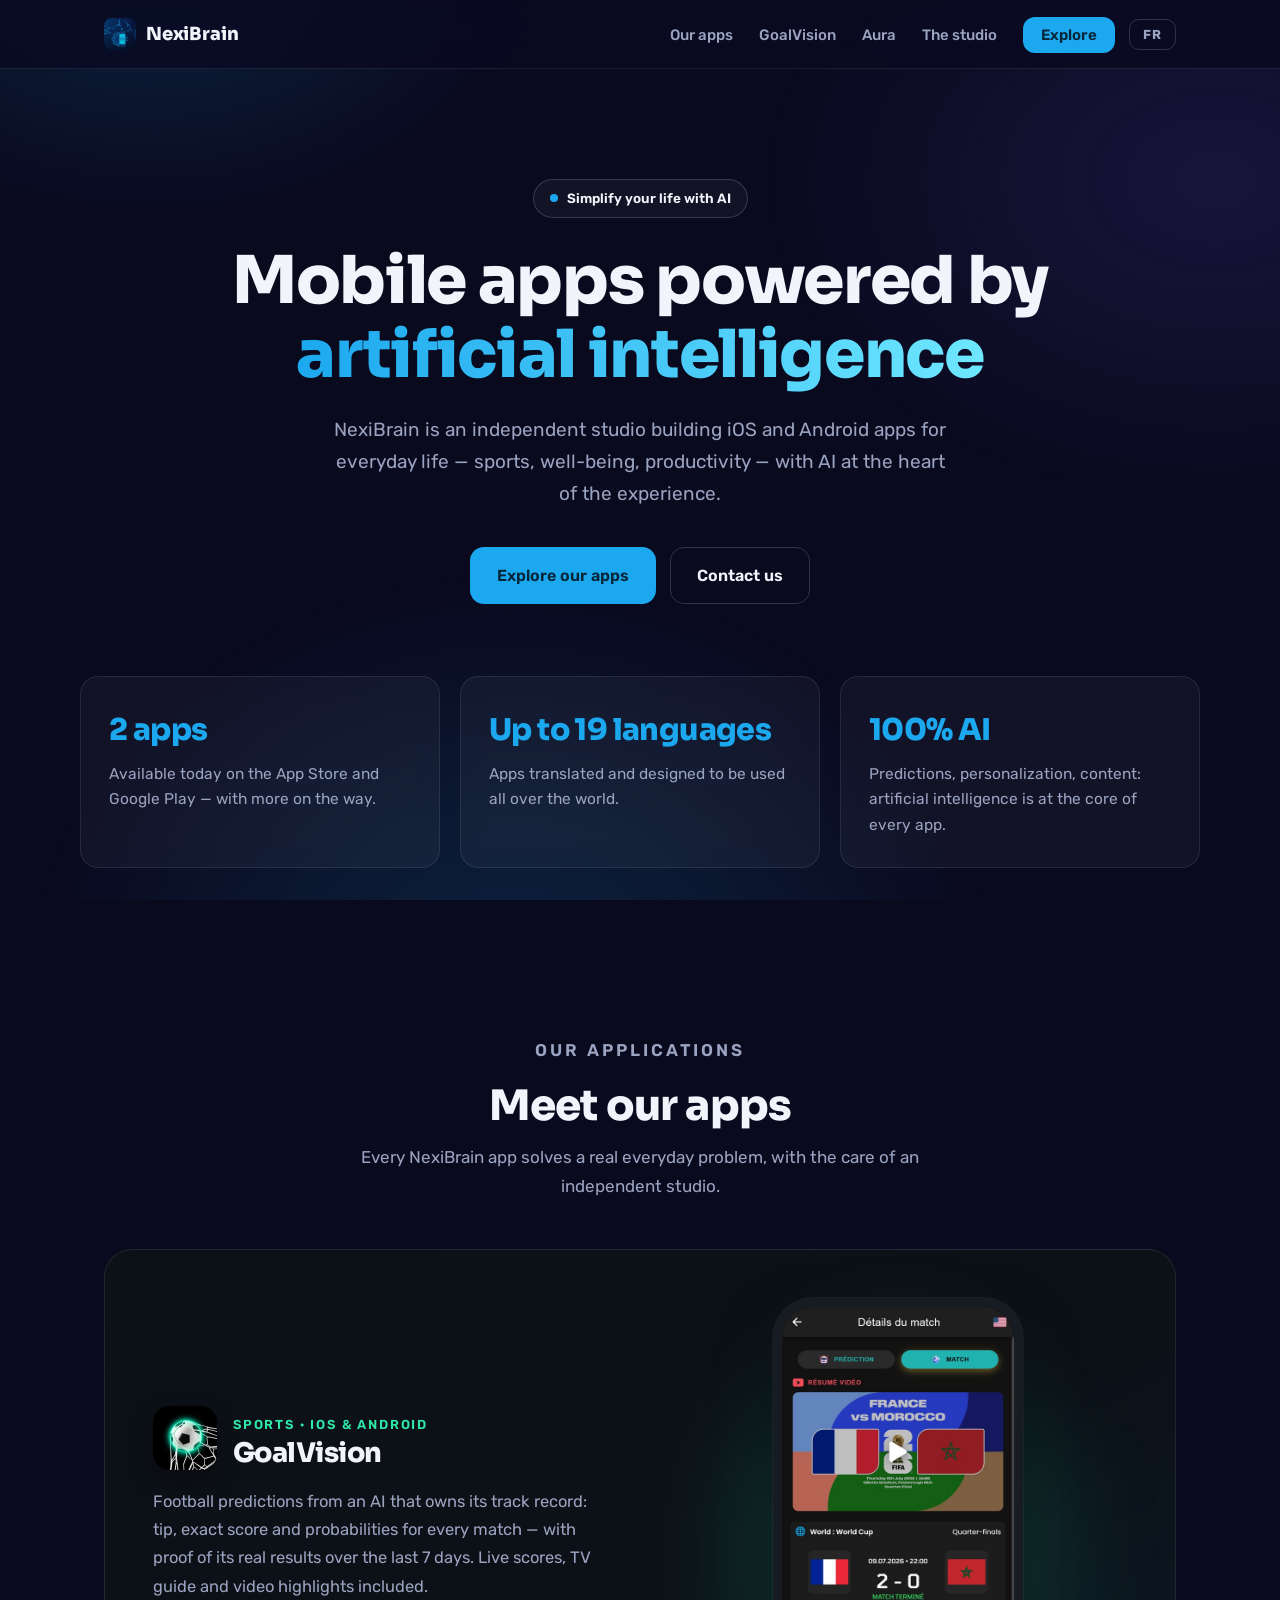
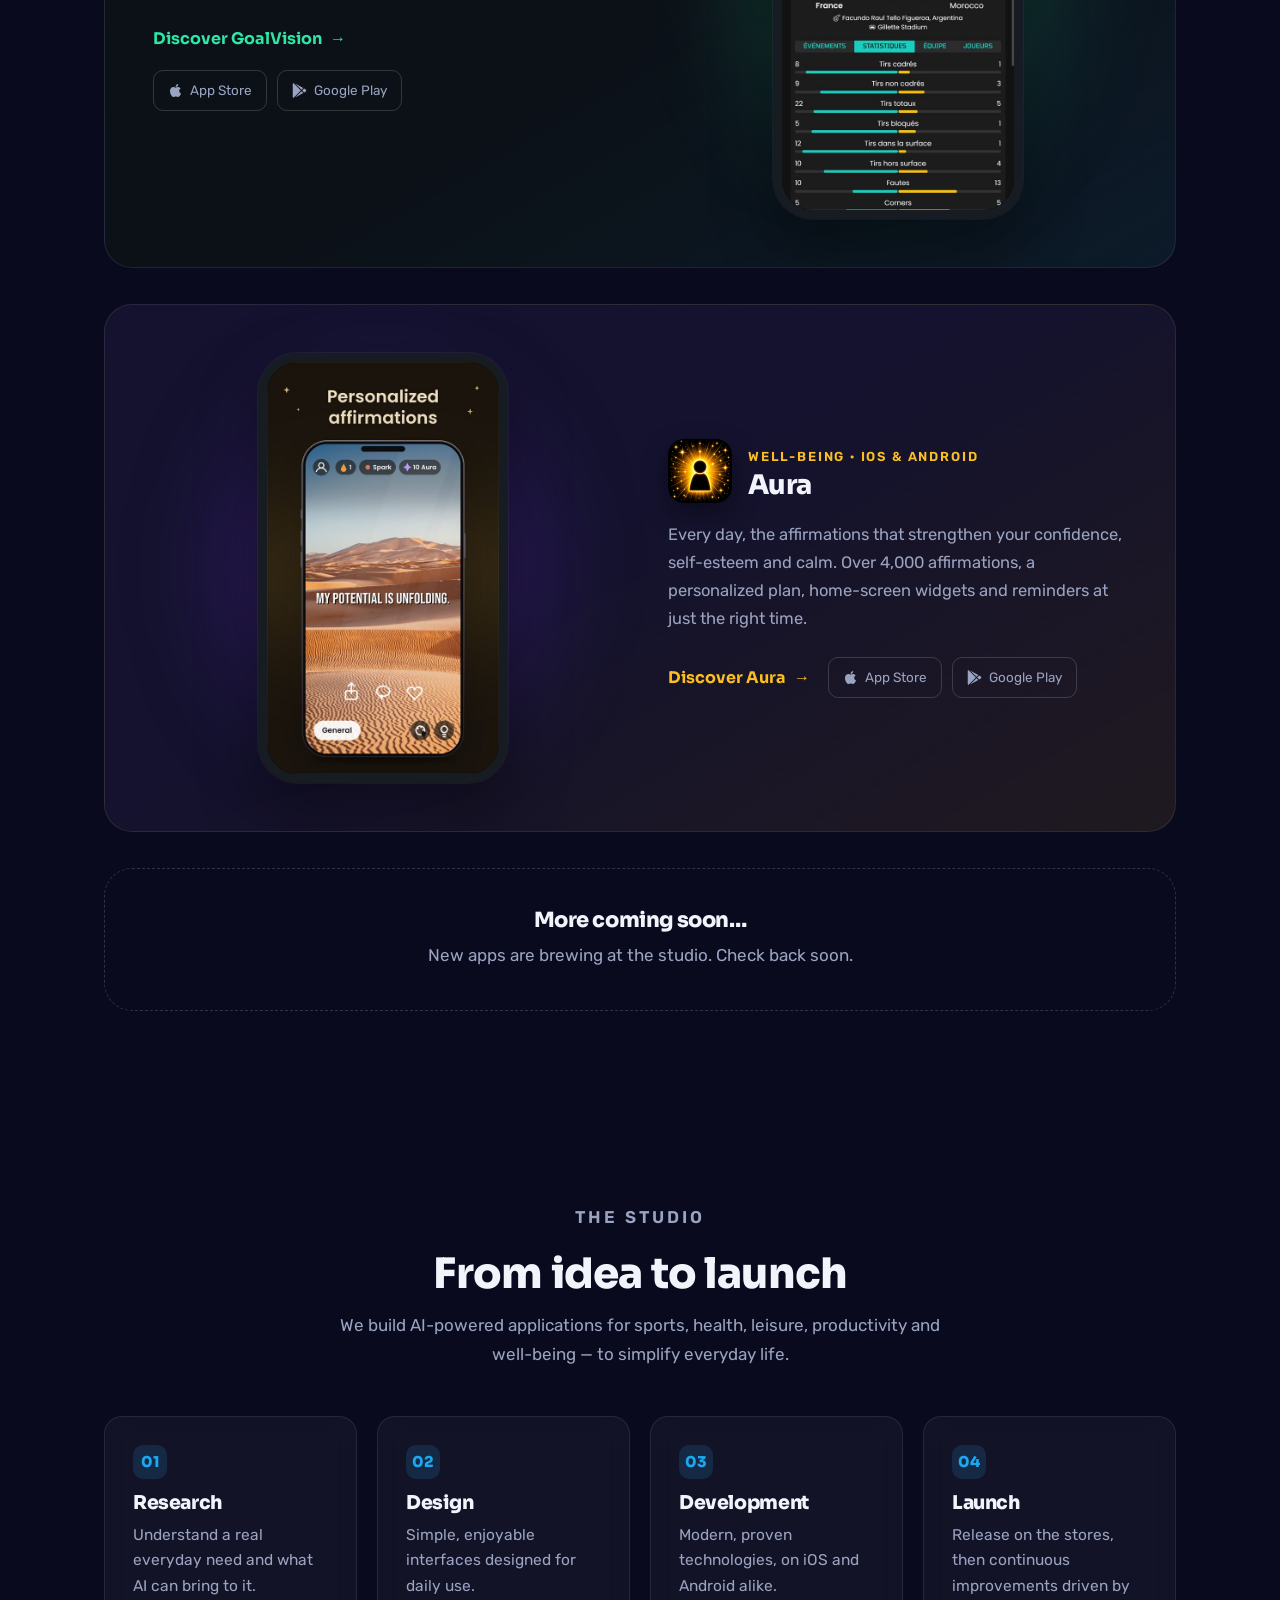
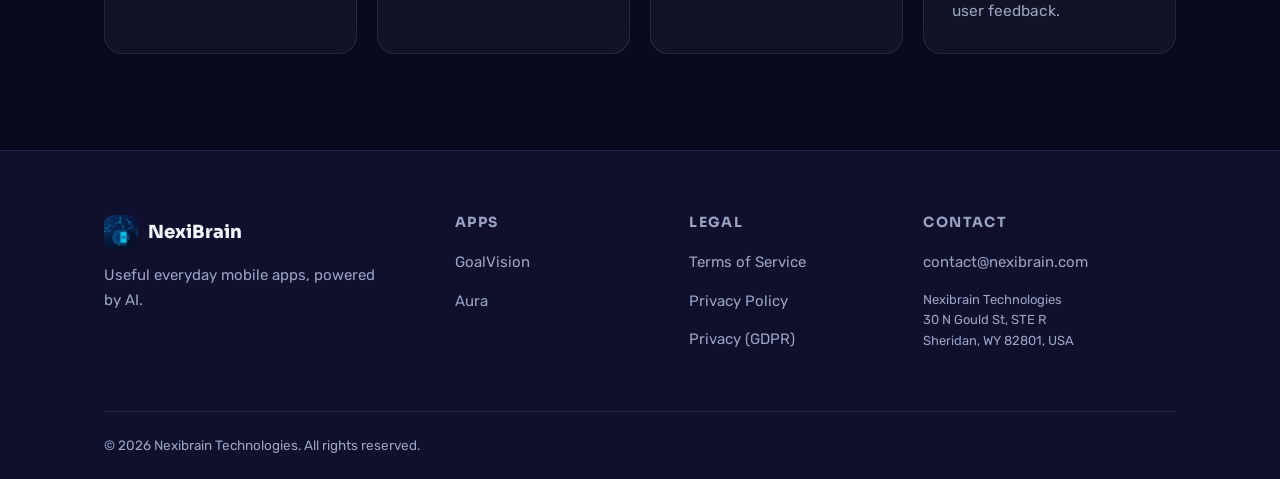
==== commit 870f2169: "Accueil : écran France-Maroc pour la carte GoalVision Remplace l'écran de pronostic par celui des de" ====
--- a/index.html
+++ b/index.html
@@ -222,7 +222,7 @@
             </div>
           </div>
           <div class="app-visual">
-            <div class="phone"><img src="assets/img/gv/shot-prediction.jpg" alt="GoalVision prediction screen: probabilities and exact score" loading="lazy" width="540" height="1169"></div>
+            <div class="phone"><img src="assets/img/gv/shot-stats.jpg" alt="GoalVision match screen: France vs Morocco highlights and statistics" loading="lazy" width="540" height="1170"></div>
           </div>
         </article>
 
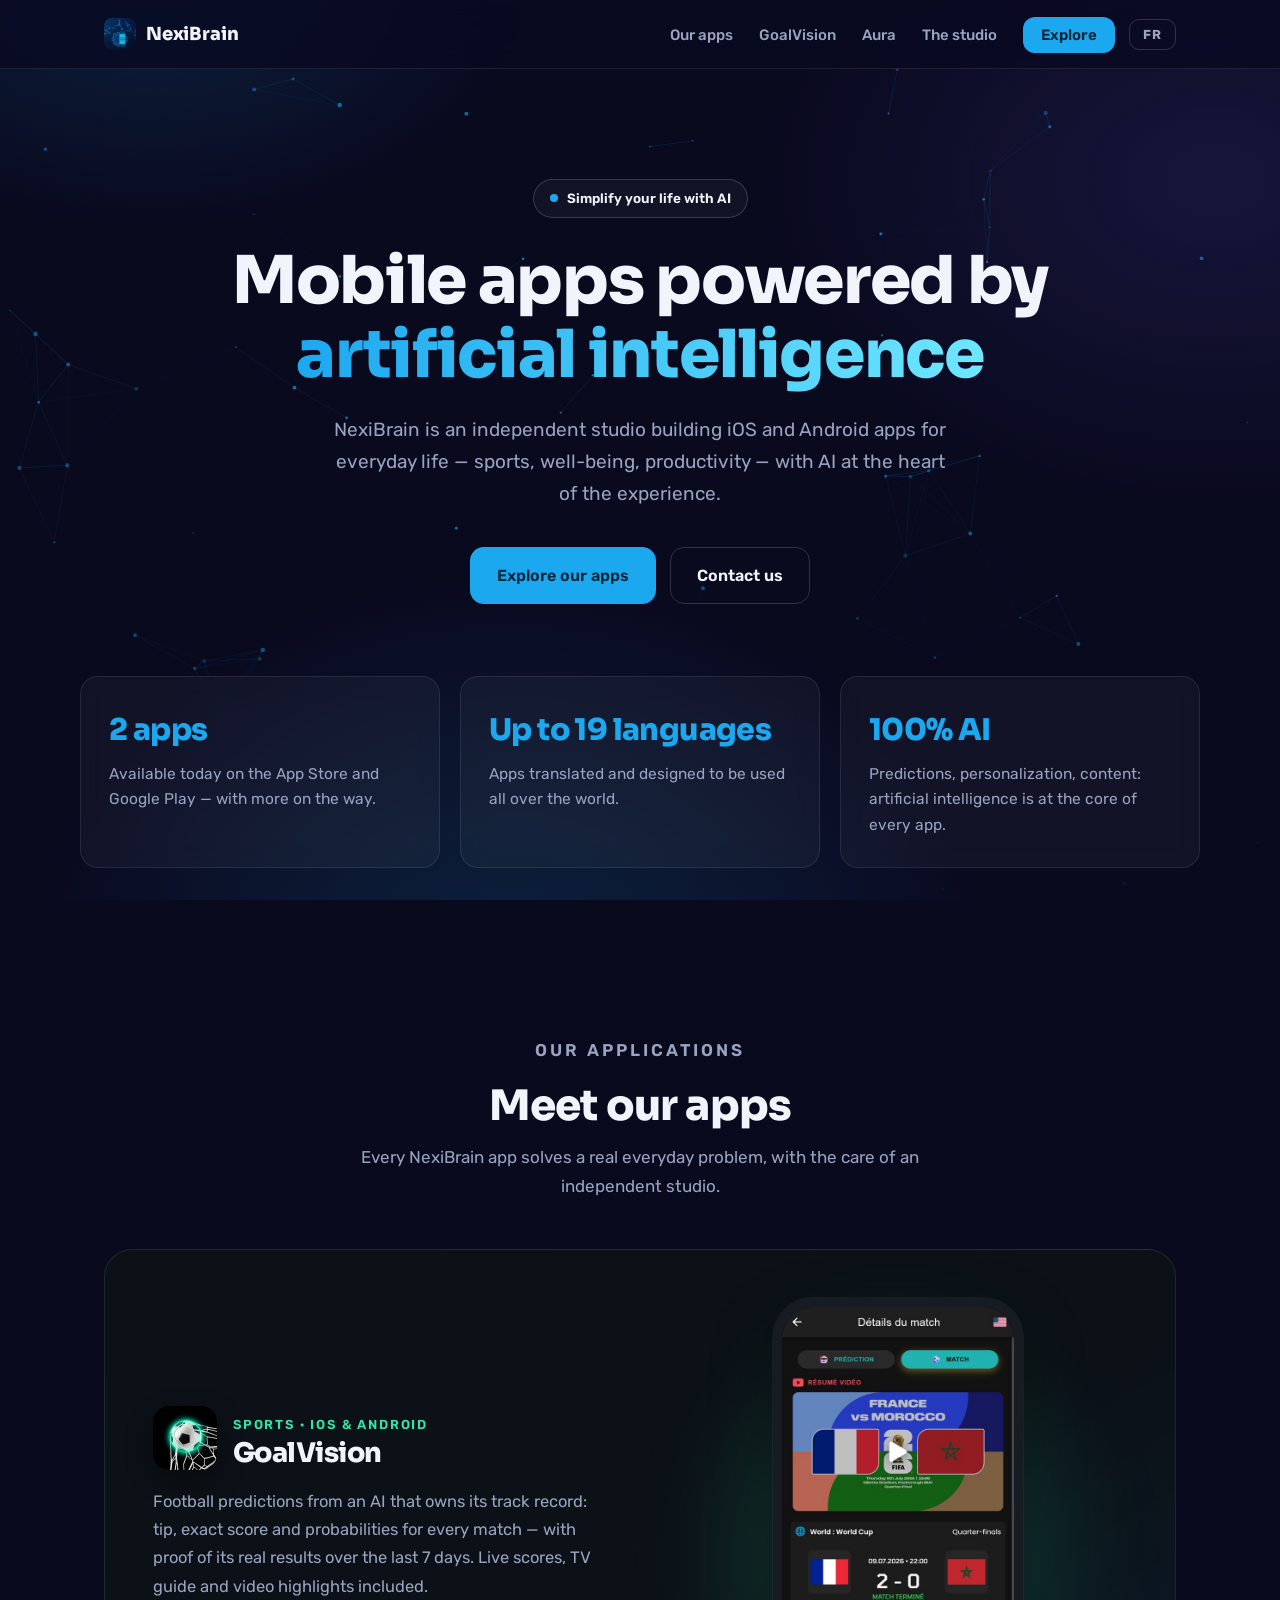
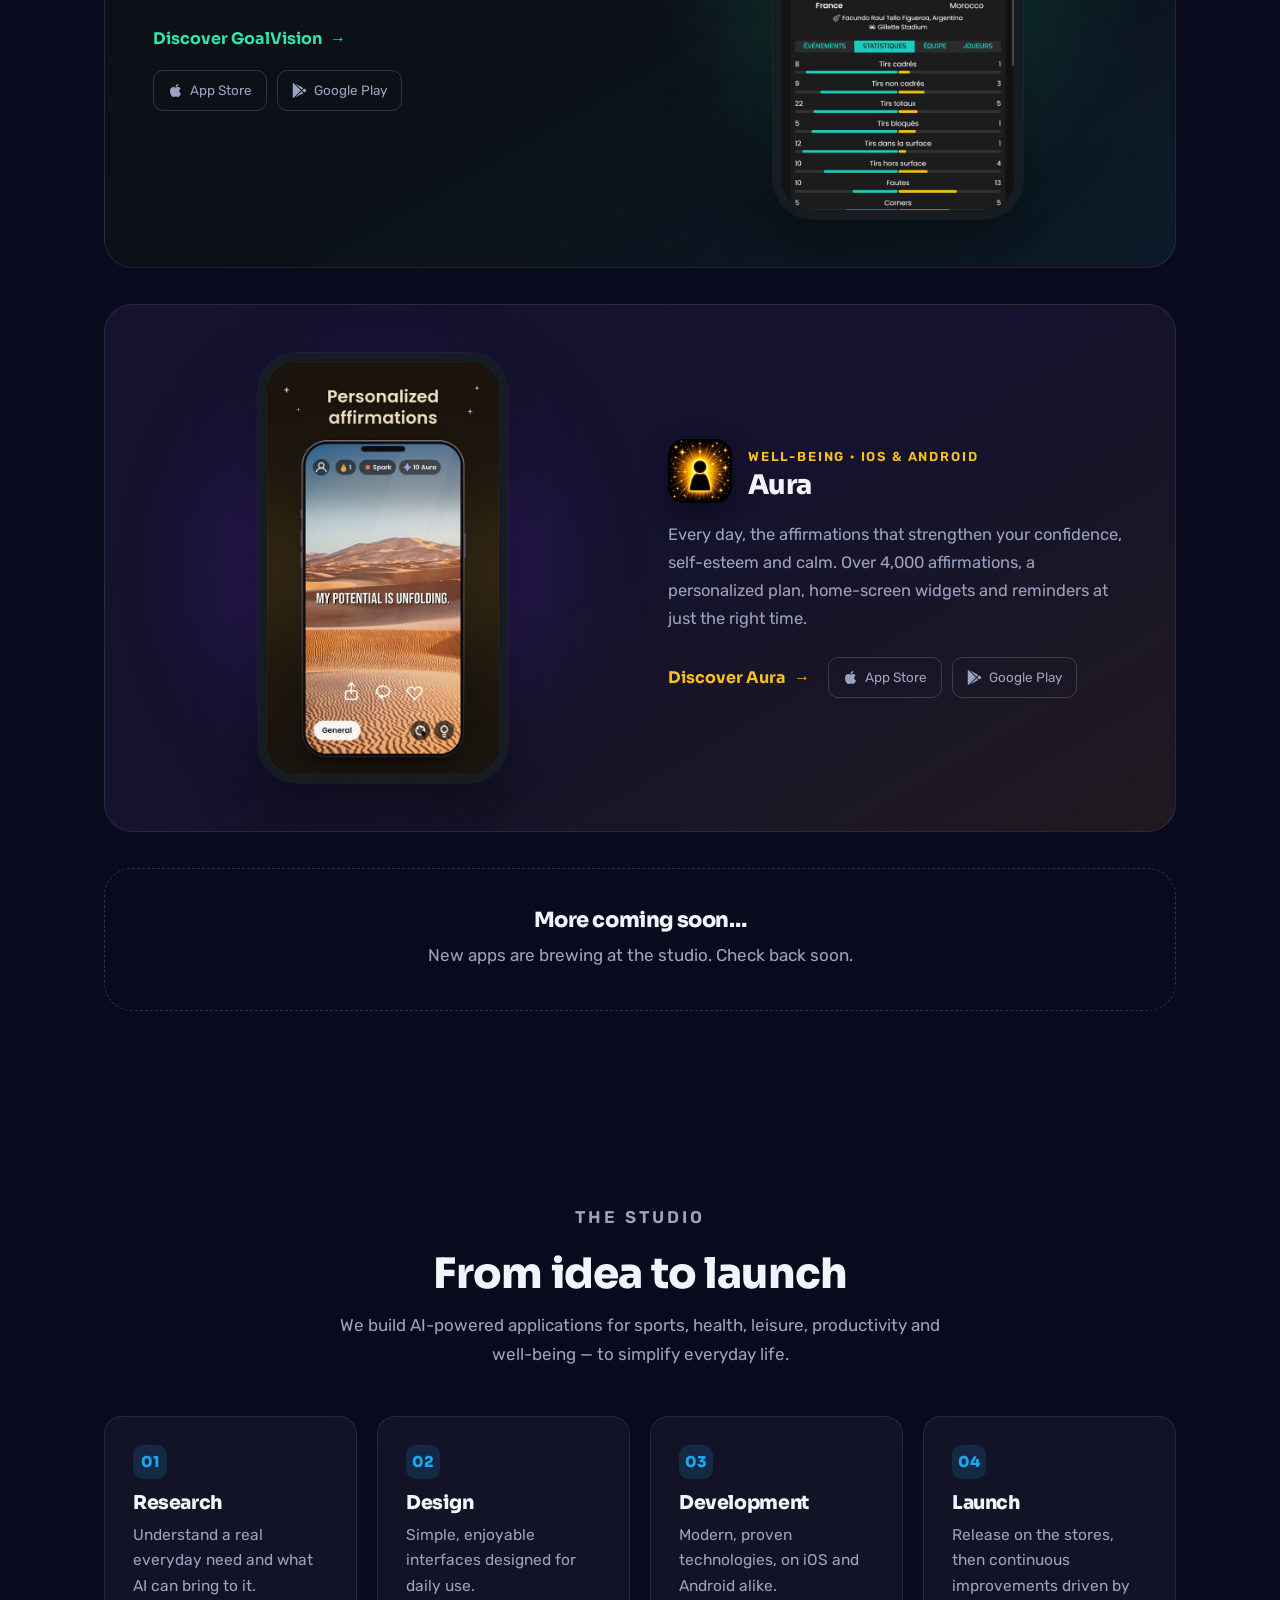
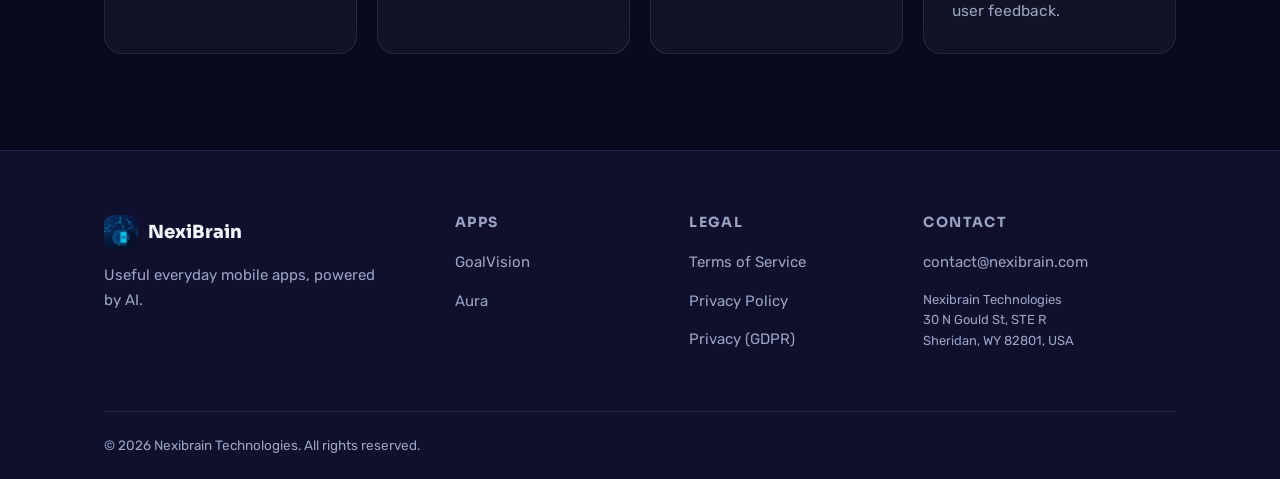
==== commit 72d71b02: "Particules dans le heros + mise a jour des politiques (ATT, AppsFlyer, abonnements) Accueil : champ " ====
--- a/index.html
+++ b/index.html
@@ -21,7 +21,23 @@
   <link rel="stylesheet" href="assets/css/base.css">
   <style>
     /* Palette studio (tokens par défaut de base.css) + styles propres à l'accueil */
-    .hero { padding: 110px 0 72px; text-align: center; }
+    /* Champ de particules en fond du heros */
+    main { position: relative; }
+    .hero-particles {
+      position: absolute;
+      top: 0;
+      left: 0;
+      width: 100%;
+      height: 860px;
+      z-index: 0;
+      pointer-events: none;
+      /* fondu bas : les particules s'effacent au lieu de se couper net */
+      -webkit-mask-image: linear-gradient(to bottom, #000 52%, transparent 100%);
+      mask-image: linear-gradient(to bottom, #000 52%, transparent 100%);
+    }
+    .hero-particles canvas { display: block; width: 100%; height: 100%; }
+
+    .hero { padding: 110px 0 72px; text-align: center; position: relative; z-index: 1; }
     .hero h1 {
       font-size: clamp(36px, 6.4vw, 66px);
       max-width: 820px;
@@ -161,6 +177,8 @@
   </header>
 
   <main>
+    <div class="hero-particles" aria-hidden="true"><canvas id="particles"></canvas></div>
+
     <!-- ============================== HERO ============================== -->
     <section class="hero container">
       <span class="pill reveal"><span class="dot"></span><span data-fr="Simplifiez votre quotidien avec l'IA">Simplify your life with AI</span></span>
@@ -337,6 +355,7 @@
     </div>
   </footer>
 
+  <script src="assets/js/particles.js" defer></script>
   <script src="assets/js/site.js" defer></script>
   <script src="assets/js/i18n.js" defer></script>
 </body>
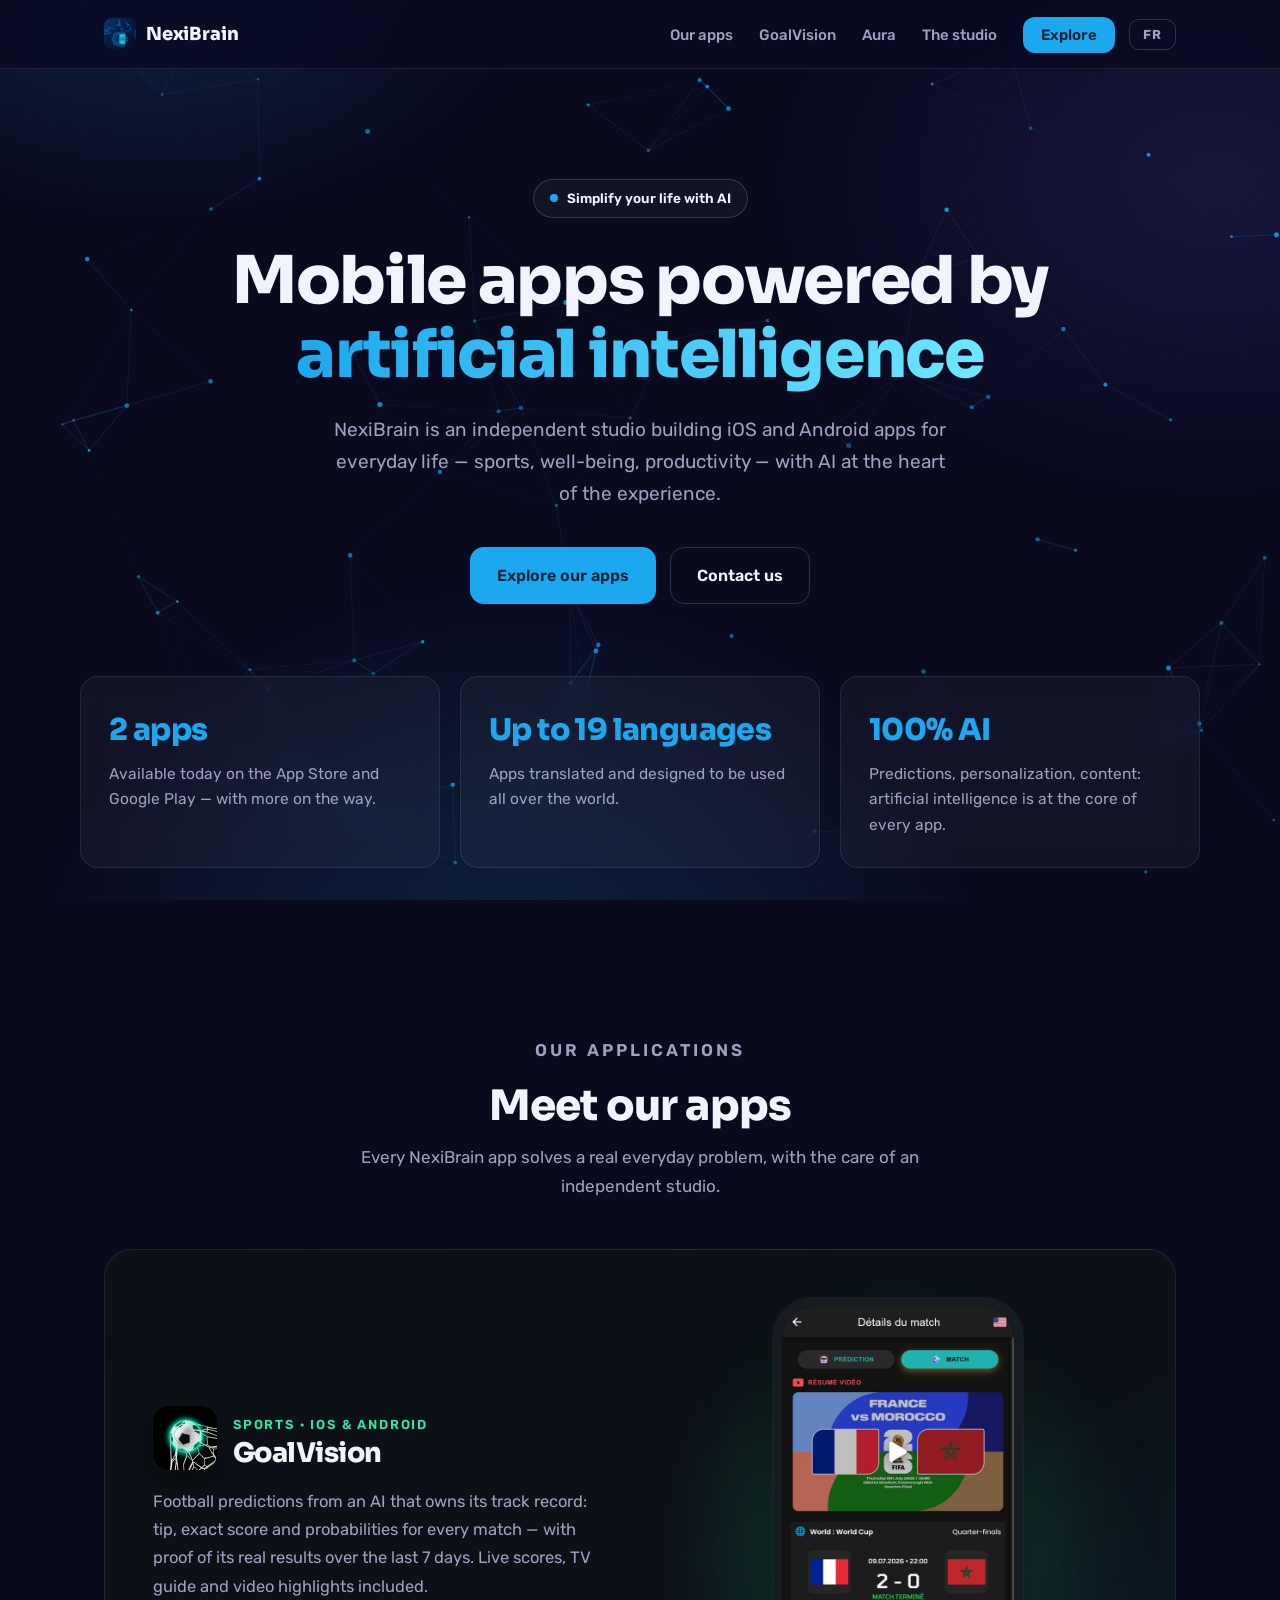
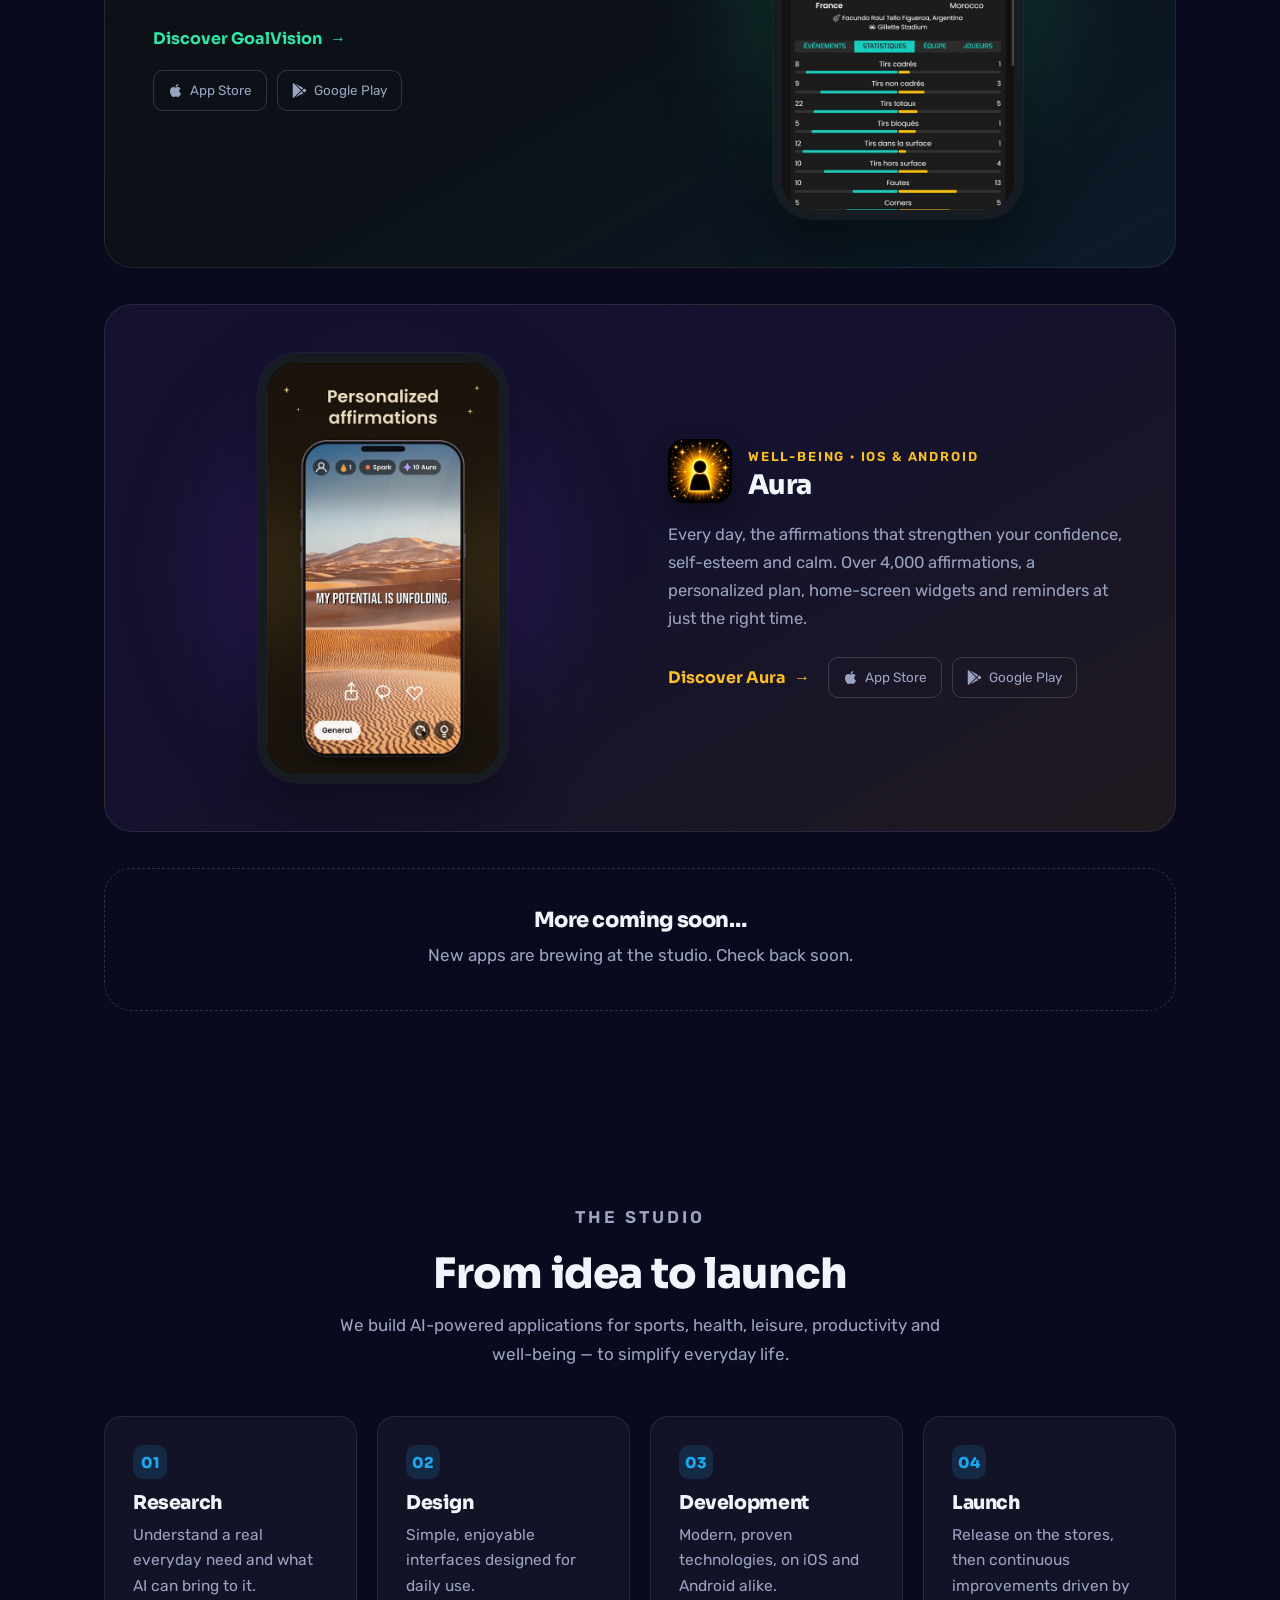
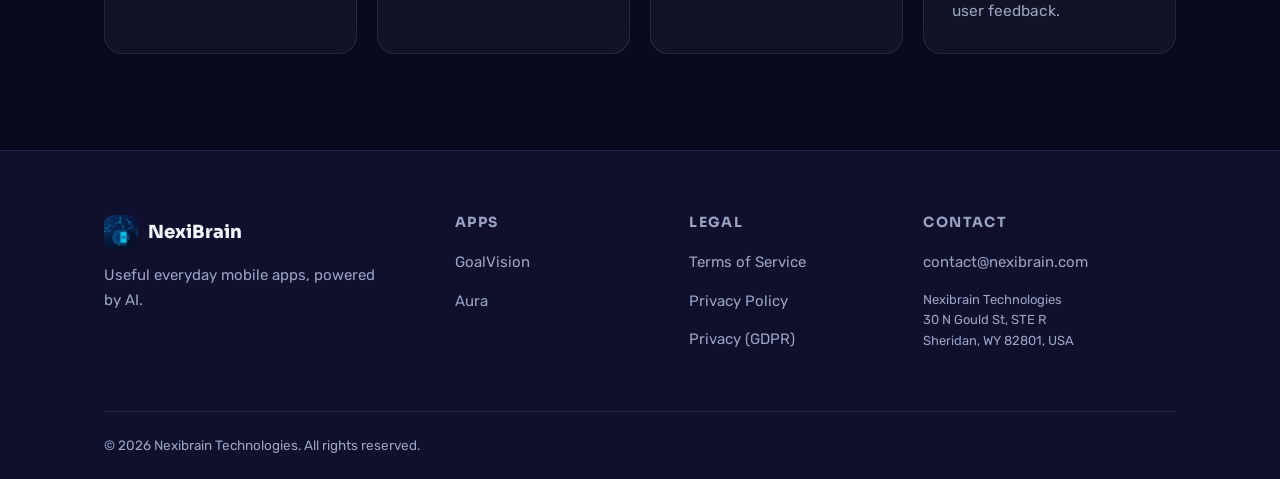
==== commit 23ce4706: "Particules en fond de toute la page d'accueil Le calque passe d'un bloc absolu limite au heros a un " ====
--- a/index.html
+++ b/index.html
@@ -21,23 +21,18 @@
   <link rel="stylesheet" href="assets/css/base.css">
   <style>
     /* Palette studio (tokens par défaut de base.css) + styles propres à l'accueil */
-    /* Champ de particules en fond du heros */
-    main { position: relative; }
-    .hero-particles {
-      position: absolute;
-      top: 0;
-      left: 0;
-      width: 100%;
-      height: 860px;
-      z-index: 0;
+    /* Champ de particules : calque fixe derriere toute la page.
+       z-index -1 le place au-dessus du fond du body mais sous le contenu ;
+       les sections opaques (footer, cartes d'apps) le masquent naturellement. */
+    .bg-particles {
+      position: fixed;
+      inset: 0;
+      z-index: -1;
       pointer-events: none;
-      /* fondu bas : les particules s'effacent au lieu de se couper net */
-      -webkit-mask-image: linear-gradient(to bottom, #000 52%, transparent 100%);
-      mask-image: linear-gradient(to bottom, #000 52%, transparent 100%);
-    }
-    .hero-particles canvas { display: block; width: 100%; height: 100%; }
-
-    .hero { padding: 110px 0 72px; text-align: center; position: relative; z-index: 1; }
+    }
+    .bg-particles canvas { display: block; width: 100%; height: 100%; }
+
+    .hero { padding: 110px 0 72px; text-align: center; }
     .hero h1 {
       font-size: clamp(36px, 6.4vw, 66px);
       max-width: 820px;
@@ -155,6 +150,7 @@
 </head>
 <body>
   <div class="ambient" aria-hidden="true"></div>
+  <div class="bg-particles" aria-hidden="true"><canvas id="particles"></canvas></div>
 
   <header class="nav">
     <div class="container nav-inner">
@@ -177,8 +173,6 @@
   </header>
 
   <main>
-    <div class="hero-particles" aria-hidden="true"><canvas id="particles"></canvas></div>
-
     <!-- ============================== HERO ============================== -->
     <section class="hero container">
       <span class="pill reveal"><span class="dot"></span><span data-fr="Simplifiez votre quotidien avec l'IA">Simplify your life with AI</span></span>
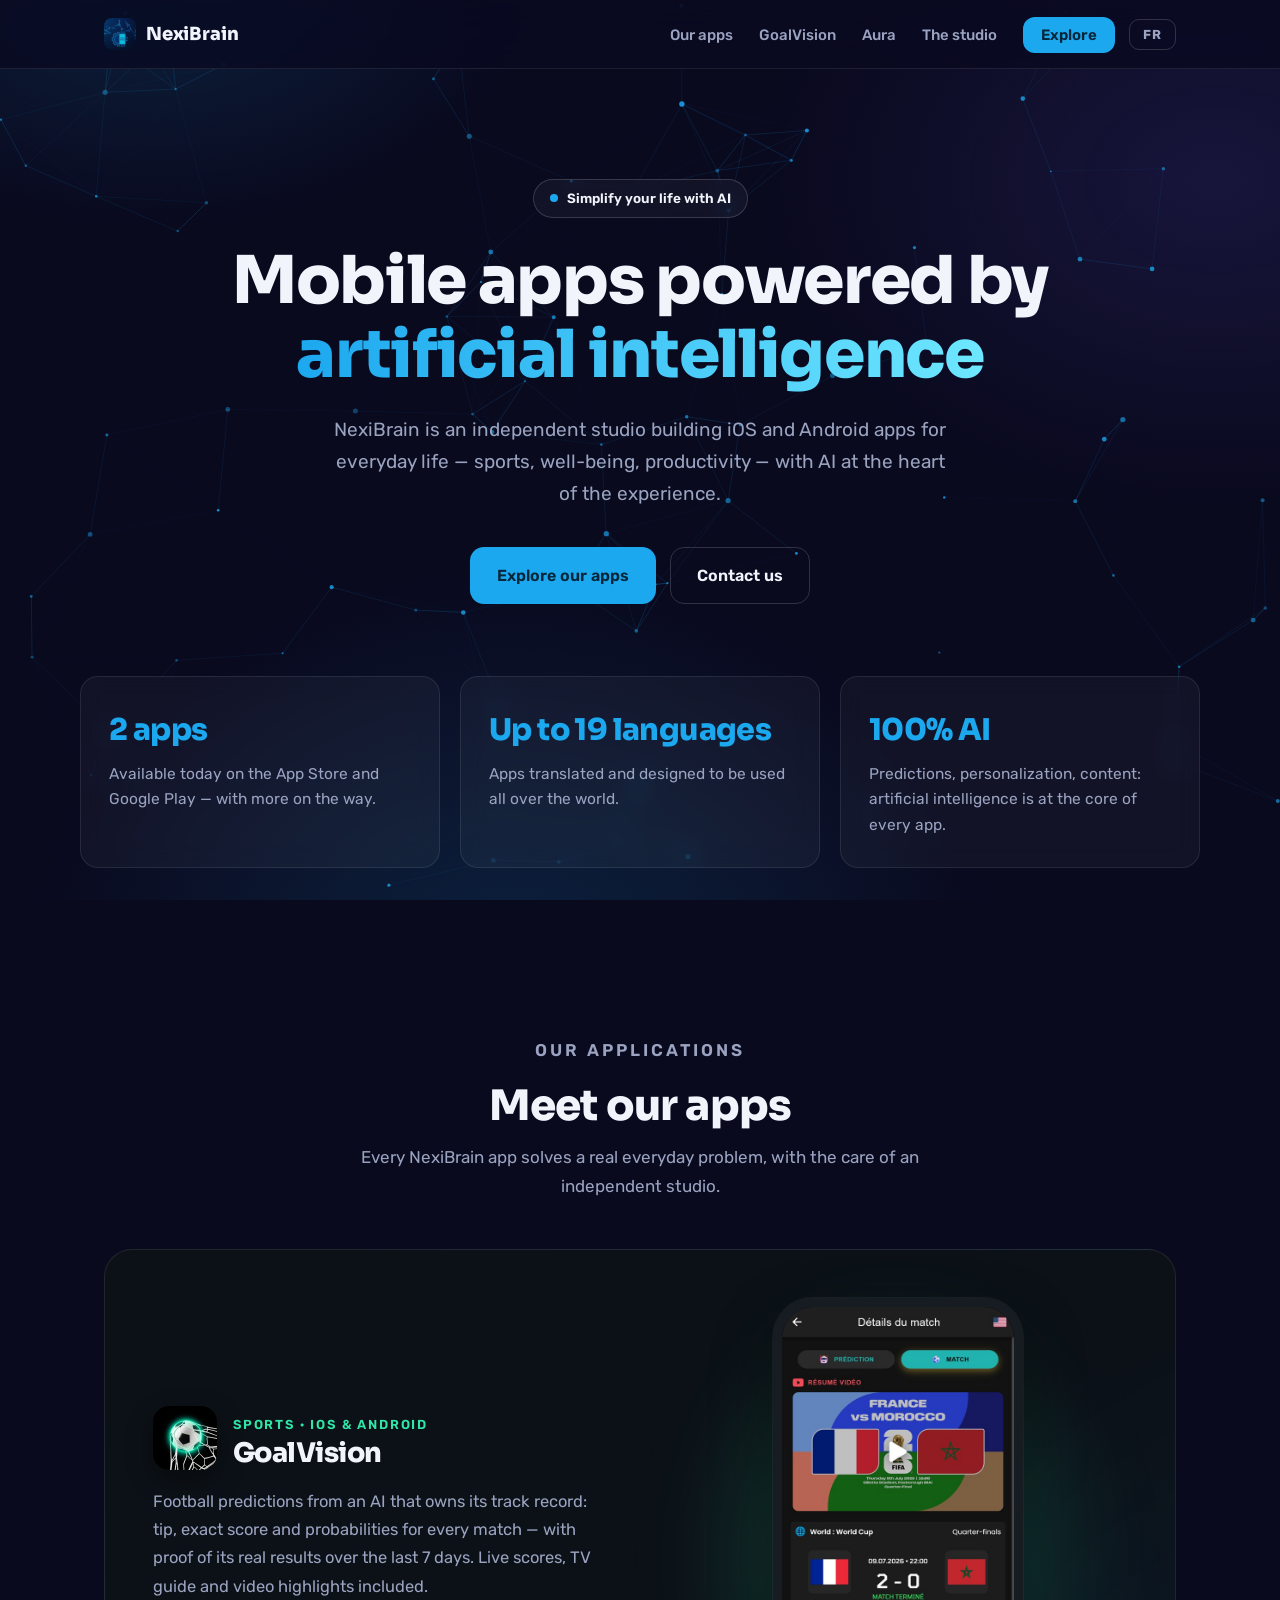
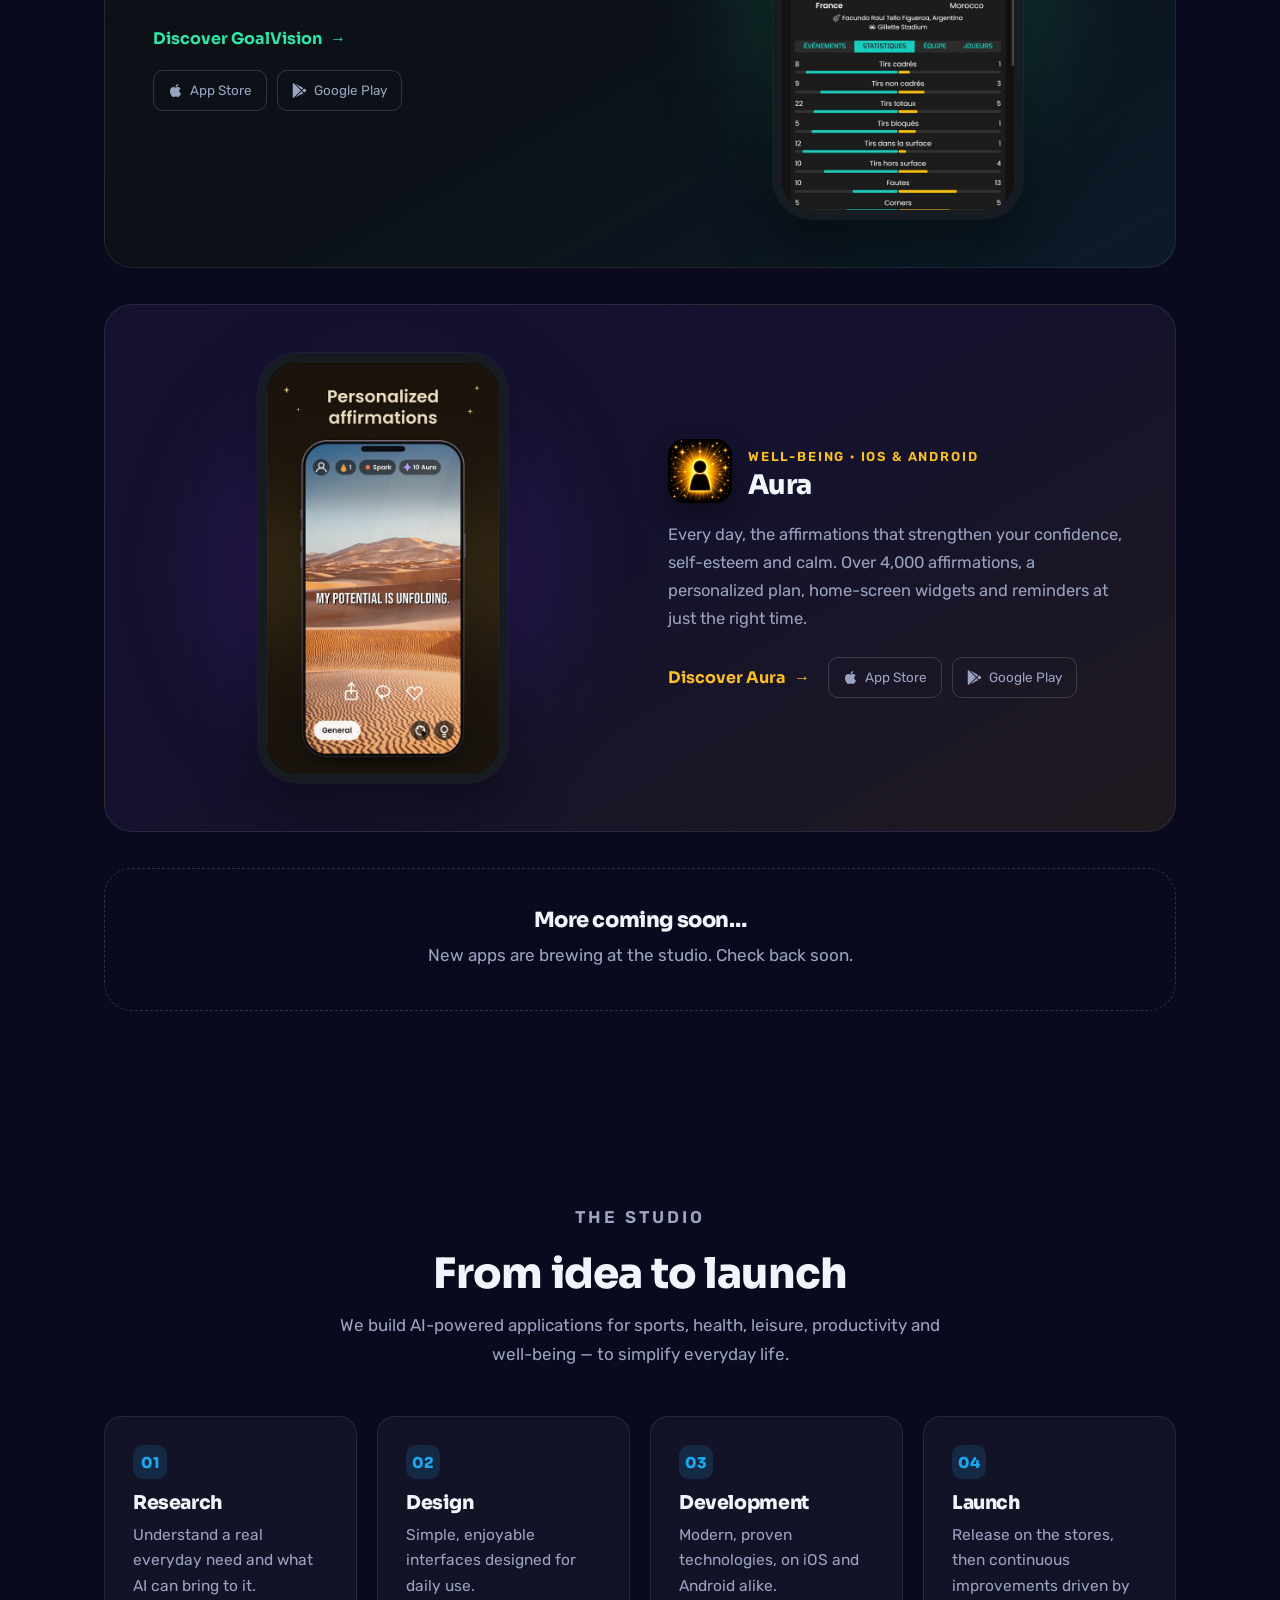
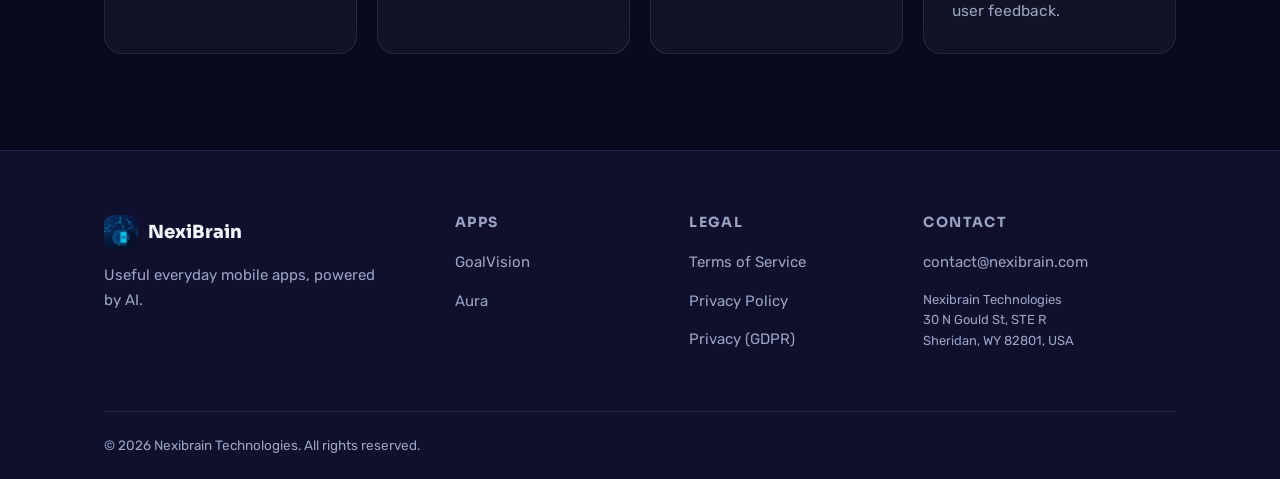
==== commit e9740789: "Corrige le tremblement au survol de 'Discover GoalVision' Le survol elargissait le lien (gap 8 -> 13" ====
--- a/index.html
+++ b/index.html
@@ -95,11 +95,17 @@
       display: inline-flex;
       align-items: center;
       gap: 8px;
-      transition: gap 0.2s;
     }
     .app-row.gv .app-cta { color: #2fe6a7; }
     .app-row.aura .app-cta { color: #fbbf24; }
-    .app-cta:hover { gap: 13px; }
+    /* La fleche se decale par transform : la largeur du lien ne bouge pas,
+       sinon les badges stores passent a la ligne et l'ensemble se met a
+       vibrer (le survol se perd, puis se retrouve, en boucle). */
+    .app-cta .arrow { transition: transform 0.2s ease; }
+    .app-cta:hover .arrow { transform: translateX(5px); }
+    @media (prefers-reduced-motion: reduce) {
+      .app-cta .arrow { transition: none; }
+    }
     .app-stores { display: flex; gap: 10px; }
     .app-stores a {
       font-size: 13.5px;
@@ -220,7 +226,7 @@
             </div>
             <p data-fr="Les pronostics foot d'une IA qui assume son bilan : conseil, score exact et probabilités pour chaque match — avec la preuve de ses résultats réels des 7 derniers jours. Scores en direct, guide TV et résumés vidéo inclus.">Football predictions from an AI that owns its track record: tip, exact score and probabilities for every match — with proof of its real results over the last 7 days. Live scores, TV guide and video highlights included.</p>
             <div class="app-links">
-              <a class="app-cta" href="goalvision/"><span data-fr="Découvrir GoalVision">Discover GoalVision</span> <span aria-hidden="true">→</span></a>
+              <a class="app-cta" href="goalvision/"><span data-fr="Découvrir GoalVision">Discover GoalVision</span> <span class="arrow" aria-hidden="true">→</span></a>
               <div class="app-stores">
                 <a href="https://apps.apple.com/app/id6760734899" target="_blank" rel="noopener">
                   <svg viewBox="0 0 384 512" fill="currentColor" aria-hidden="true"><path d="M318.7 268.7c-.2-36.7 16.4-64.4 50-84.8-18.8-26.9-47.2-41.7-84.7-44.6-35.5-2.8-74.3 20.7-88.5 20.7-15 0-49.4-19.7-76.4-19.7C63.3 141.2 4 184.8 4 273.5q0 39.3 14.4 81.2c12.8 36.7 59 126.7 107.2 125.2 25.2-.6 43-17.9 75.8-17.9 31.8 0 48.3 17.9 76.4 17.9 48.6-.7 90.4-82.5 102.6-119.3-65.2-30.7-61.7-90-61.7-91.9zm-56.6-164.2c27.3-32.4 24.8-61.9 24-72.5-24.1 1.4-52 16.4-67.9 34.9-17.5 19.8-27.8 44.3-25.6 71.9 26.1 2 49.9-11.4 69.5-34.3z"/></svg>
@@ -253,7 +259,7 @@
             </div>
             <p data-fr="Chaque jour, les affirmations qui renforcent votre confiance, votre estime et votre sérénité. Plus de 4 000 affirmations, un plan personnalisé, des widgets sur votre écran d'accueil et des rappels au bon moment.">Every day, the affirmations that strengthen your confidence, self-esteem and calm. Over 4,000 affirmations, a personalized plan, home-screen widgets and reminders at just the right time.</p>
             <div class="app-links">
-              <a class="app-cta" href="aura/"><span data-fr="Découvrir Aura">Discover Aura</span> <span aria-hidden="true">→</span></a>
+              <a class="app-cta" href="aura/"><span data-fr="Découvrir Aura">Discover Aura</span> <span class="arrow" aria-hidden="true">→</span></a>
               <div class="app-stores">
                 <a href="https://apps.apple.com/app/id6796895963" target="_blank" rel="noopener">
                   <svg viewBox="0 0 384 512" fill="currentColor" aria-hidden="true"><path d="M318.7 268.7c-.2-36.7 16.4-64.4 50-84.8-18.8-26.9-47.2-41.7-84.7-44.6-35.5-2.8-74.3 20.7-88.5 20.7-15 0-49.4-19.7-76.4-19.7C63.3 141.2 4 184.8 4 273.5q0 39.3 14.4 81.2c12.8 36.7 59 126.7 107.2 125.2 25.2-.6 43-17.9 75.8-17.9 31.8 0 48.3 17.9 76.4 17.9 48.6-.7 90.4-82.5 102.6-119.3-65.2-30.7-61.7-90-61.7-91.9zm-56.6-164.2c27.3-32.4 24.8-61.9 24-72.5-24.1 1.4-52 16.4-67.9 34.9-17.5 19.8-27.8 44.3-25.6 71.9 26.1 2 49.9-11.4 69.5-34.3z"/></svg>
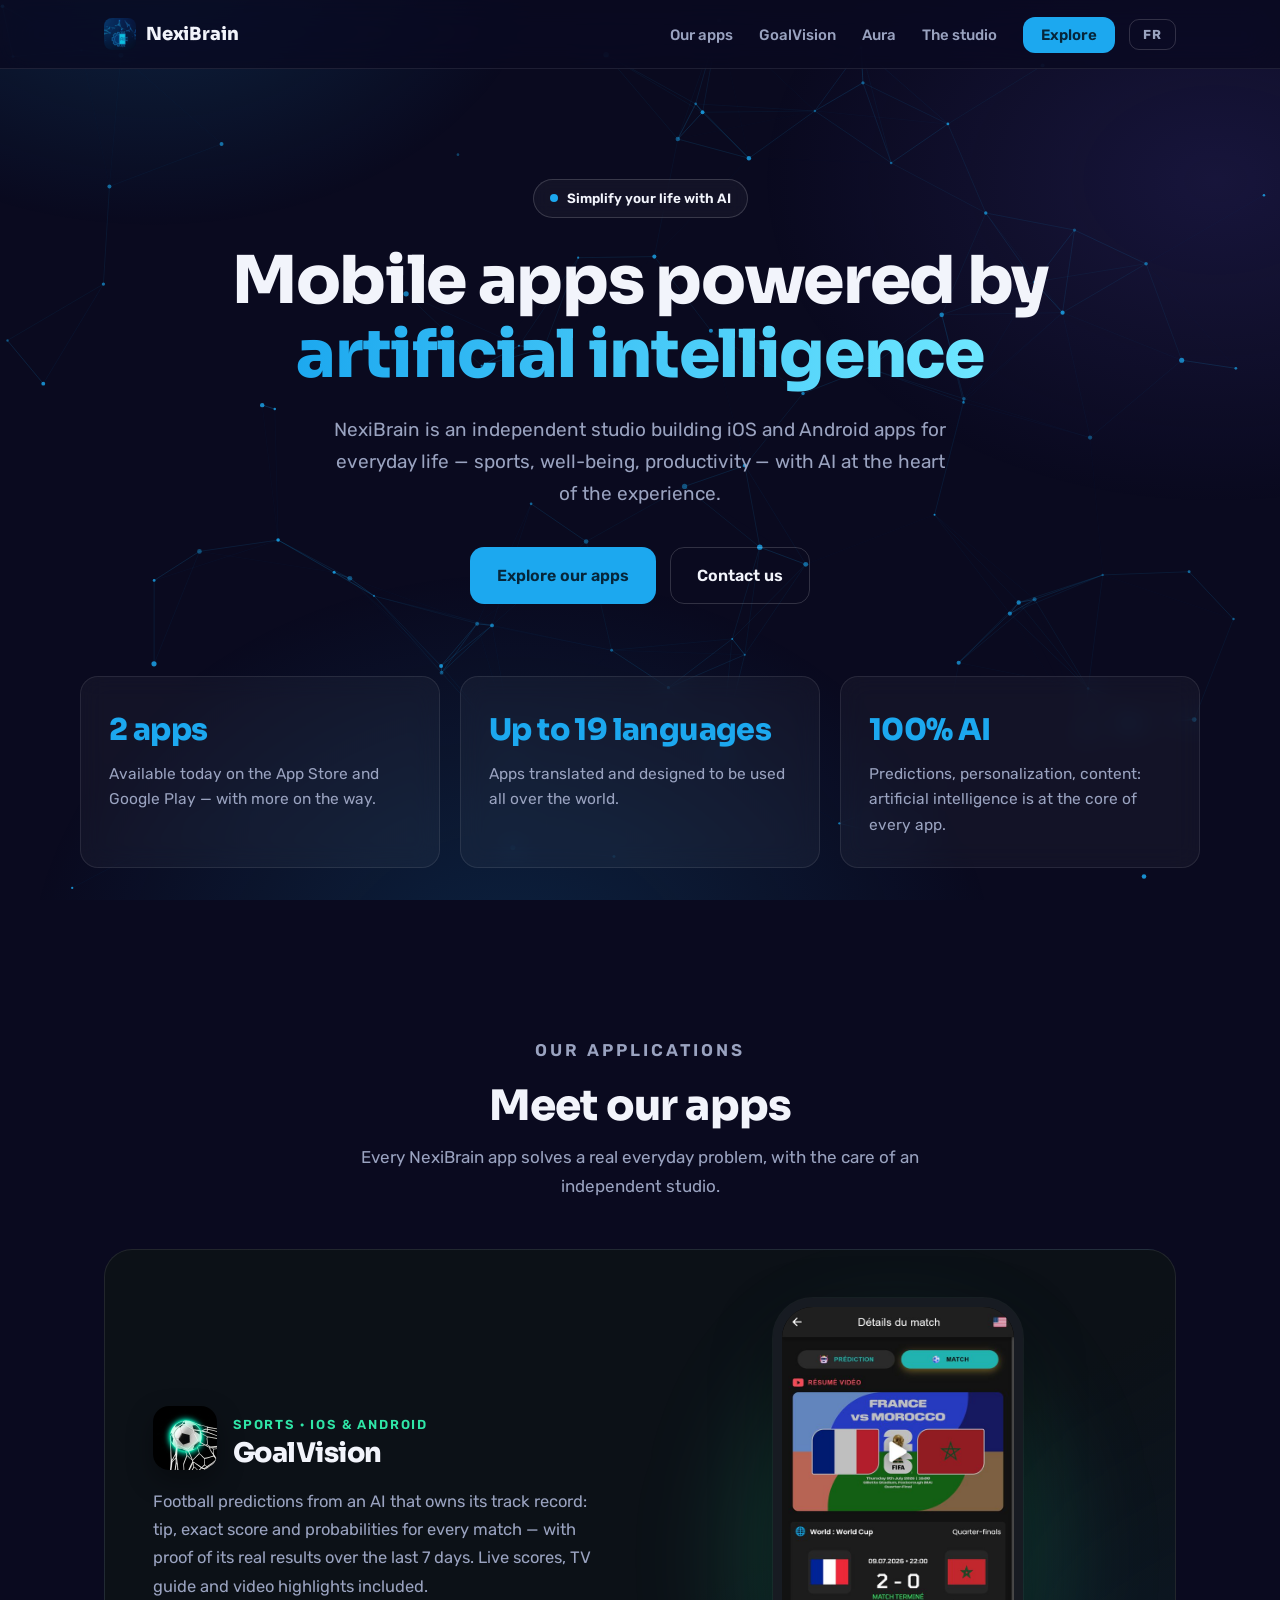
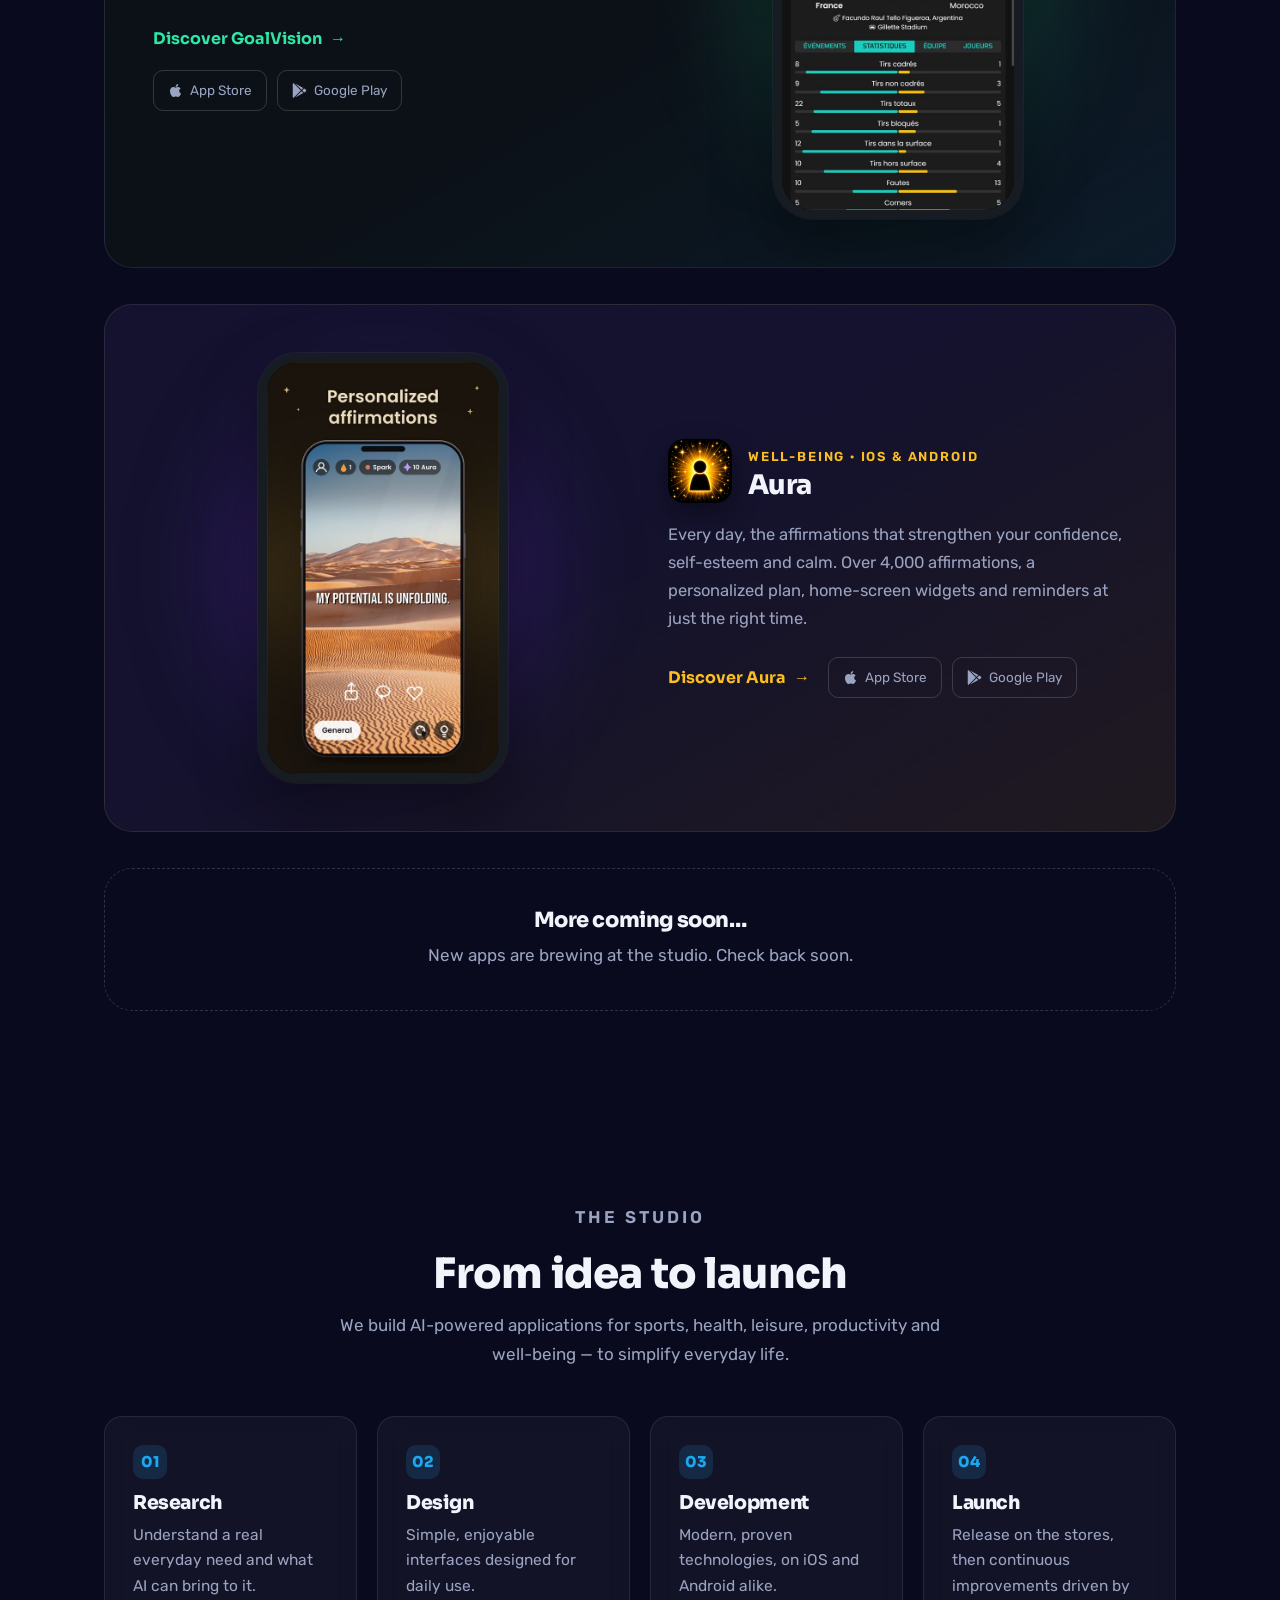
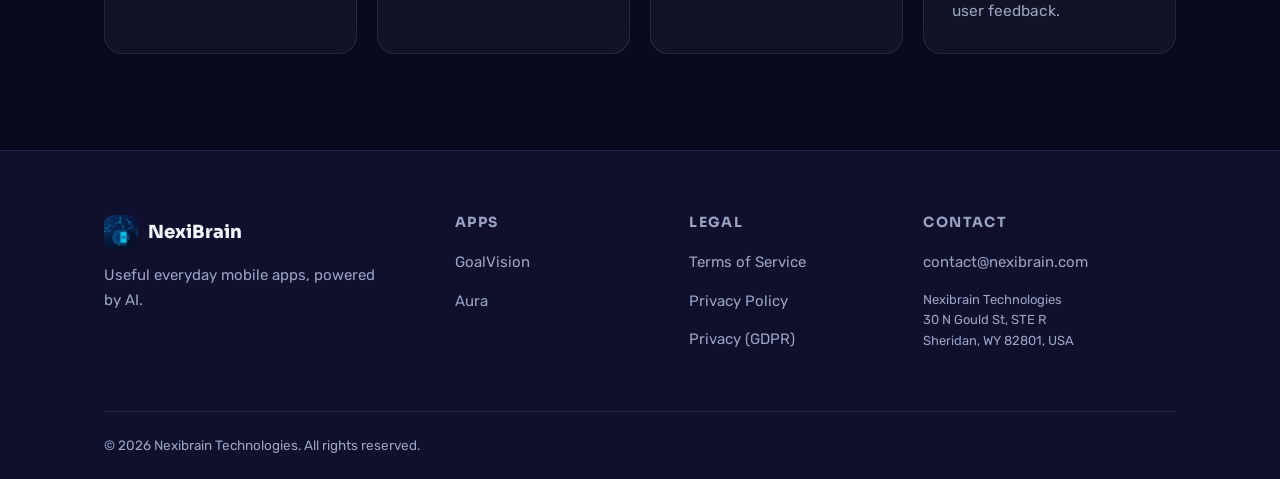
==== commit 55e79def: "feat: liens de telechargement GoalVision via OneLink AppsFlyer (tracking)" ====
--- a/index.html
+++ b/index.html
@@ -228,11 +228,11 @@
             <div class="app-links">
               <a class="app-cta" href="goalvision/"><span data-fr="Découvrir GoalVision">Discover GoalVision</span> <span class="arrow" aria-hidden="true">→</span></a>
               <div class="app-stores">
-                <a href="https://apps.apple.com/app/id6760734899" target="_blank" rel="noopener">
+                <a href="https://goalvision.onelink.me/J6He?pid=nxb_web&amp;c=homepage&amp;af_channel=website&amp;af_sub1=home" target="_blank" rel="noopener">
                   <svg viewBox="0 0 384 512" fill="currentColor" aria-hidden="true"><path d="M318.7 268.7c-.2-36.7 16.4-64.4 50-84.8-18.8-26.9-47.2-41.7-84.7-44.6-35.5-2.8-74.3 20.7-88.5 20.7-15 0-49.4-19.7-76.4-19.7C63.3 141.2 4 184.8 4 273.5q0 39.3 14.4 81.2c12.8 36.7 59 126.7 107.2 125.2 25.2-.6 43-17.9 75.8-17.9 31.8 0 48.3 17.9 76.4 17.9 48.6-.7 90.4-82.5 102.6-119.3-65.2-30.7-61.7-90-61.7-91.9zm-56.6-164.2c27.3-32.4 24.8-61.9 24-72.5-24.1 1.4-52 16.4-67.9 34.9-17.5 19.8-27.8 44.3-25.6 71.9 26.1 2 49.9-11.4 69.5-34.3z"/></svg>
                   App Store
                 </a>
-                <a href="https://play.google.com/store/apps/details?id=nexibrain.sport.goalPredict" target="_blank" rel="noopener">
+                <a href="https://goalvision.onelink.me/J6He?pid=nxb_web&amp;c=homepage&amp;af_channel=website&amp;af_sub1=home" target="_blank" rel="noopener">
                   <svg viewBox="0 0 512 512" fill="currentColor" aria-hidden="true"><path d="M325.3 234.3L104.6 13l280.8 161.2-60.1 60.1zM47 0C34 6.8 25.3 19.2 25.3 35.3v441.3c0 16.1 8.7 28.5 21.7 35.3l256.6-256L47 0zm425.2 225.6l-58.9-34.1-65.7 64.5 65.7 64.5 60.1-34.1c18-14.3 18-46.5-1.2-60.8zM104.6 499l280.8-161.2-60.1-60.1L104.6 499z"/></svg>
                   Google Play
                 </a>
